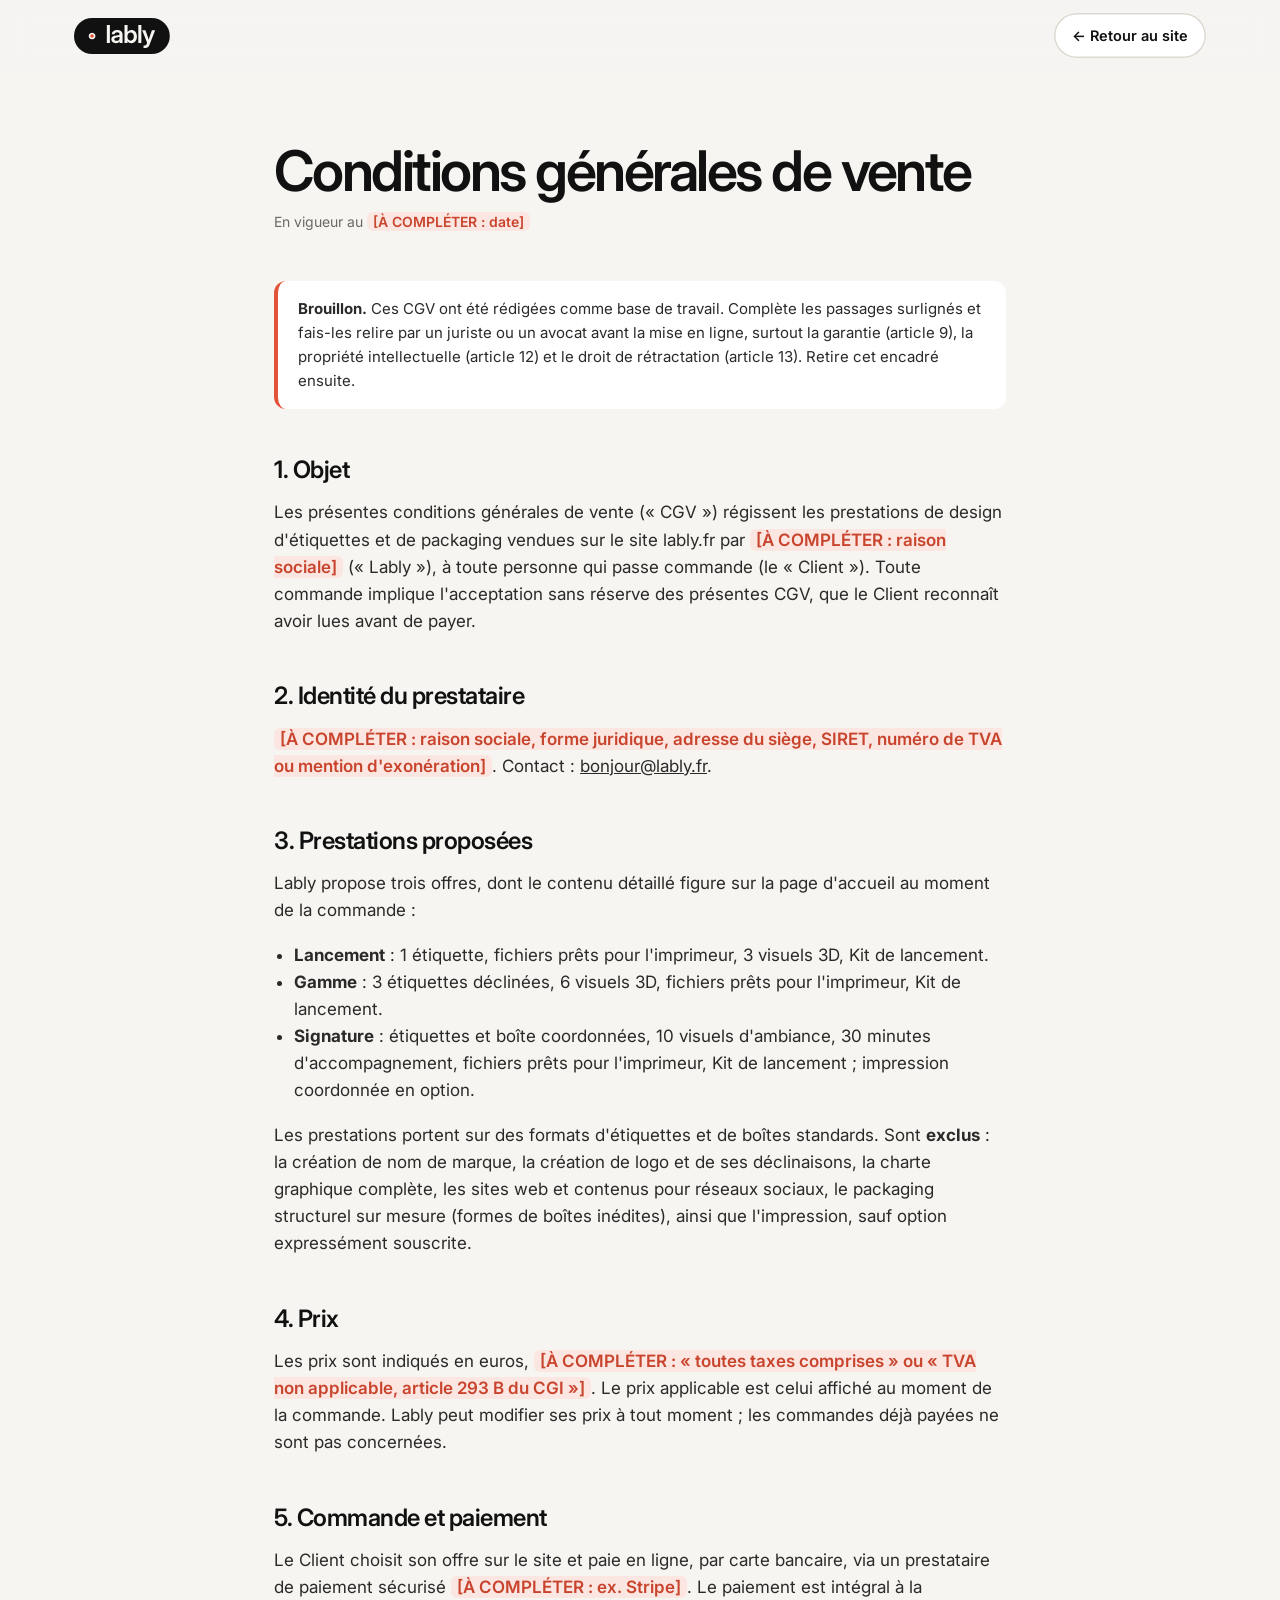
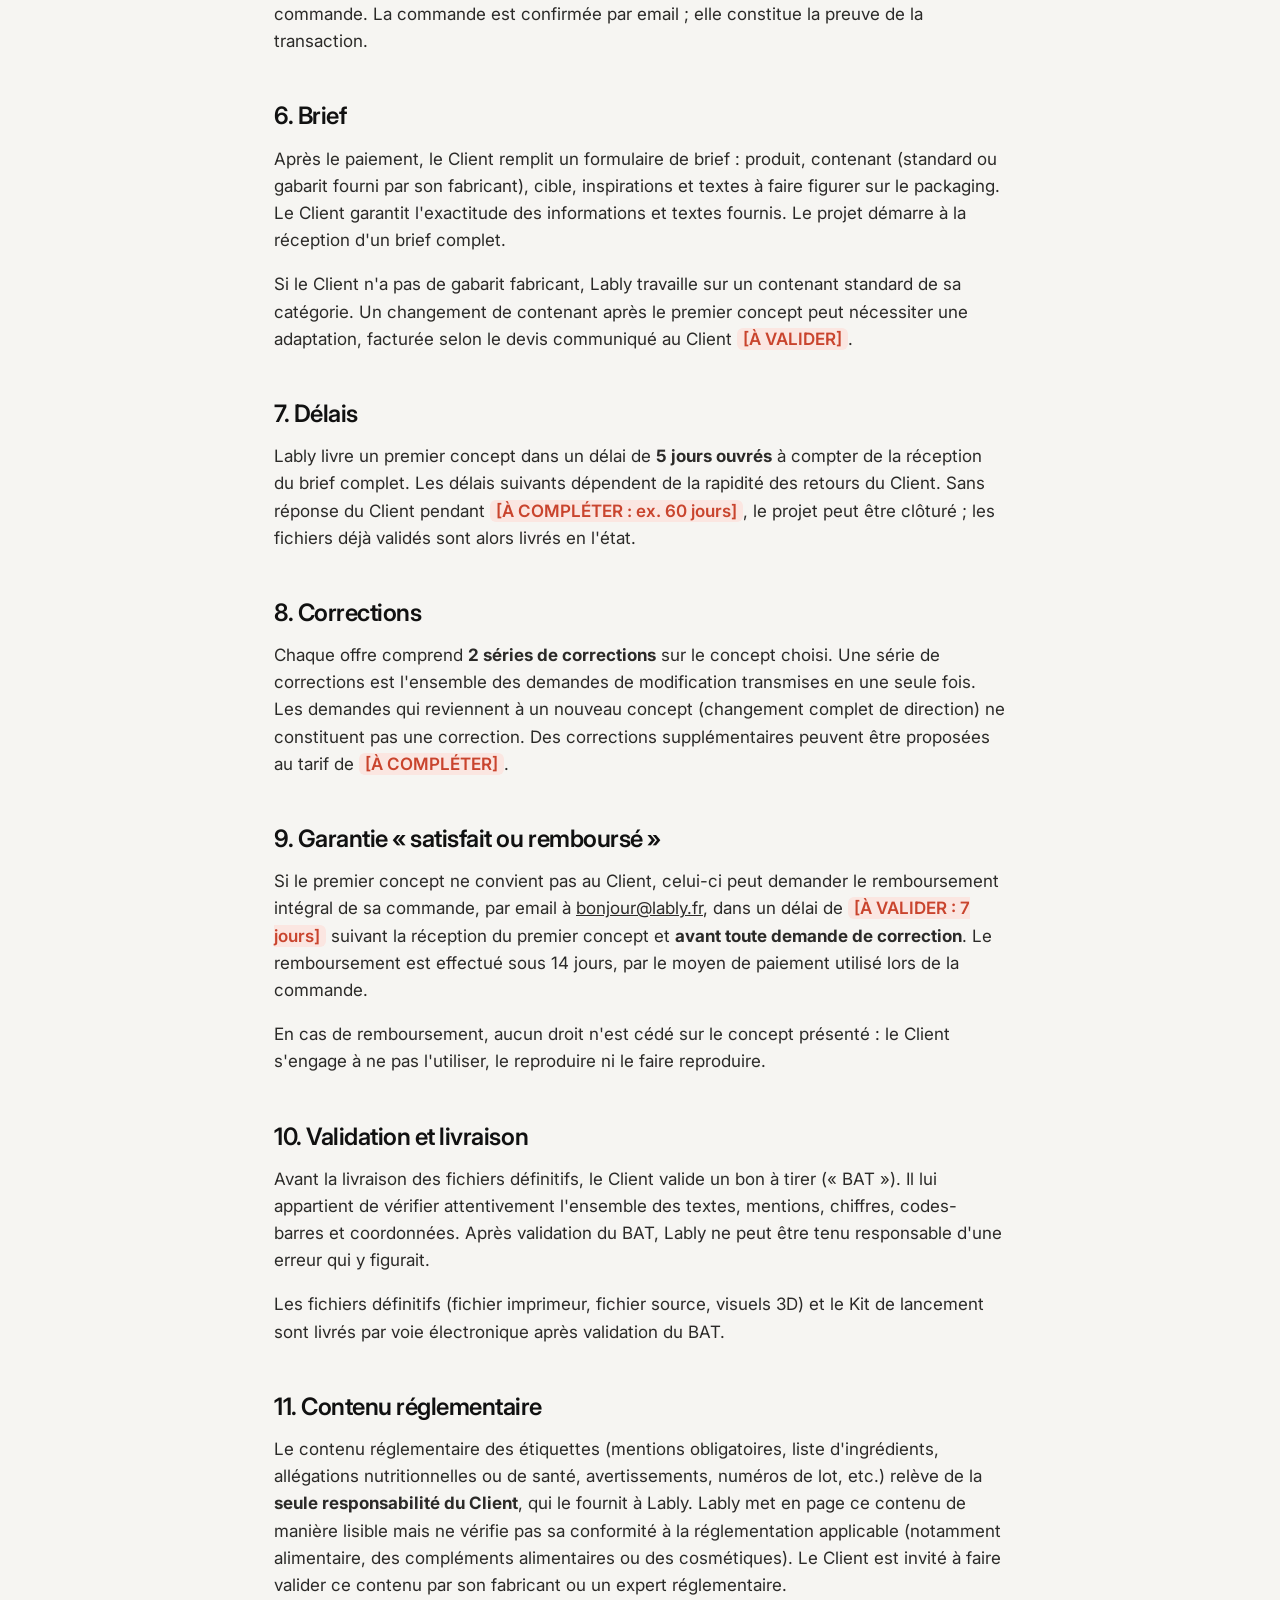
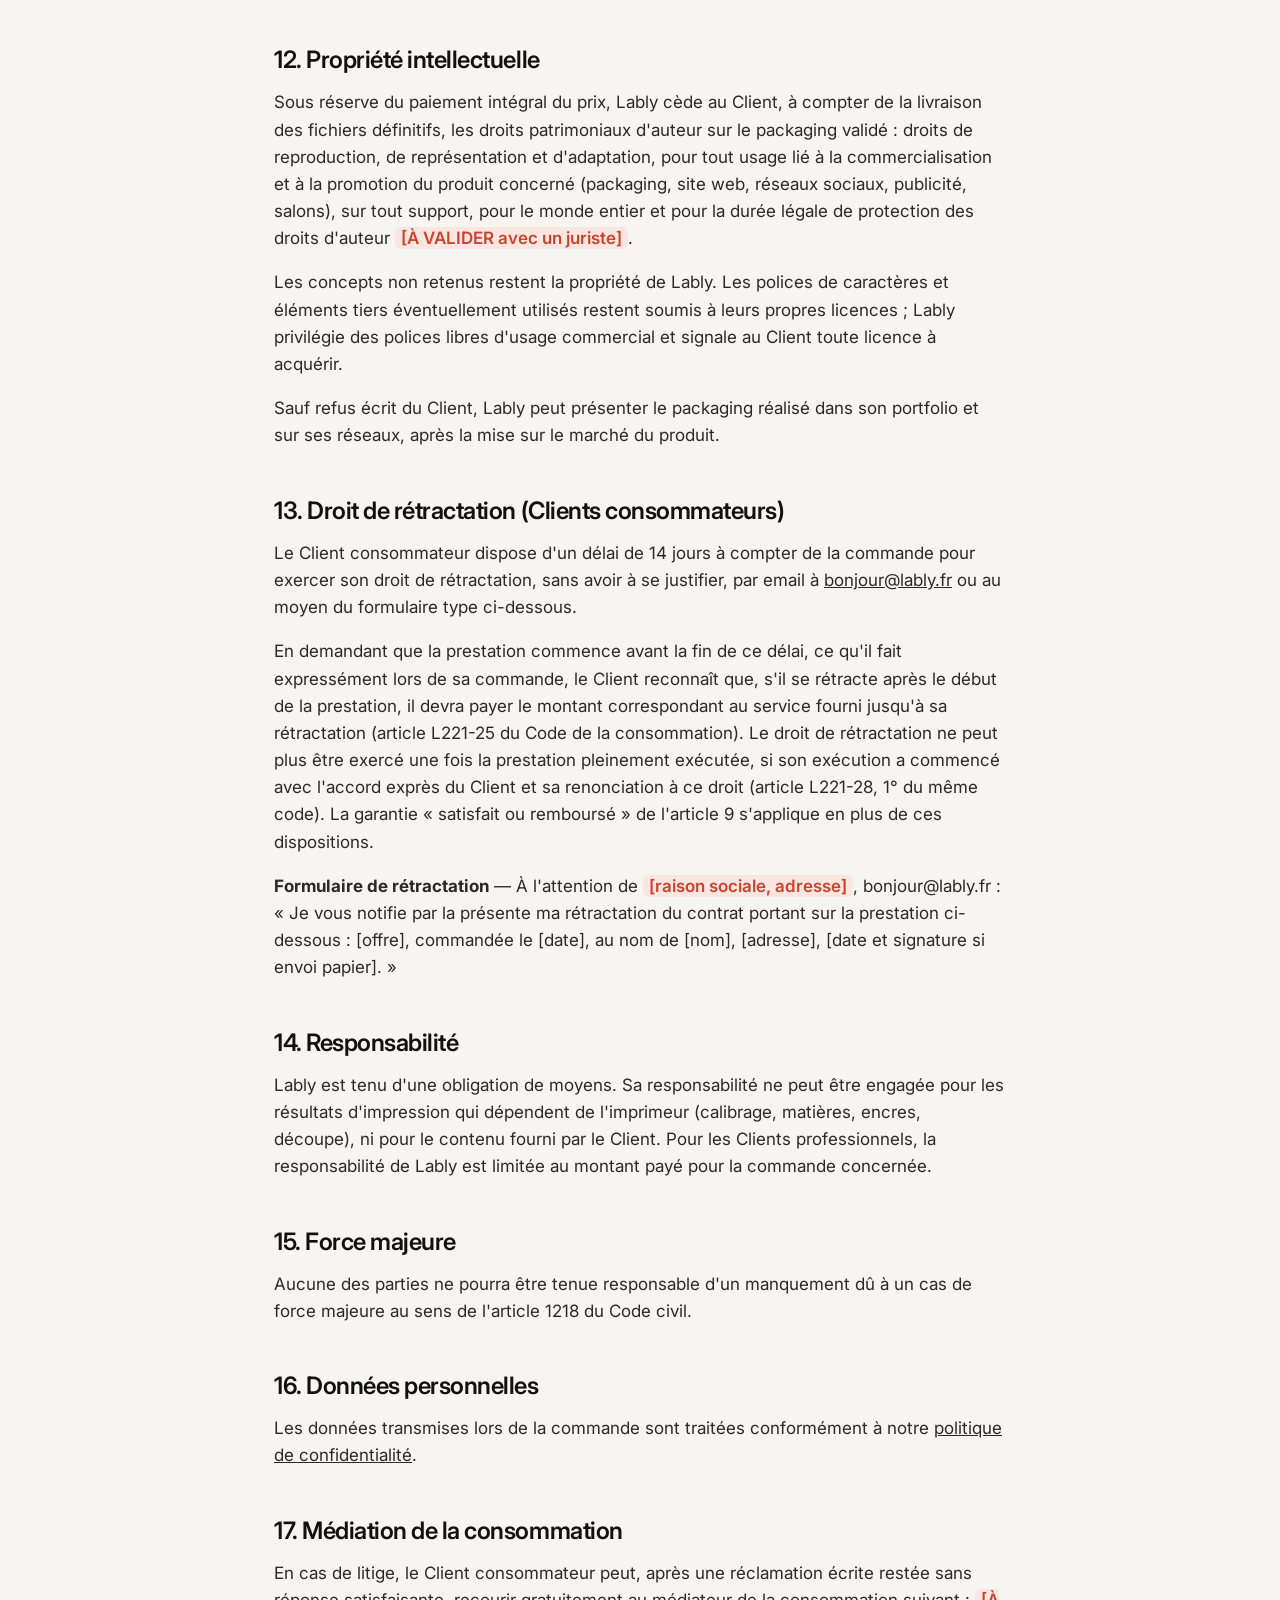
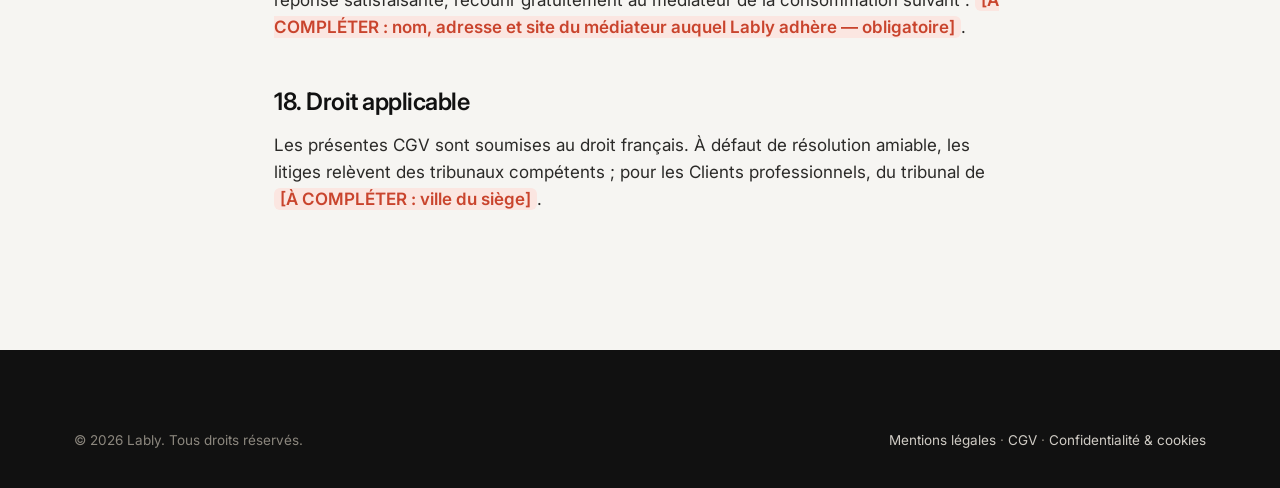
==== cgv.html @ 46d82c37 "Page d'accueil complète + pages légales (brouillon) Co-Authored-By: Claude Opus 5.5 <noreply@anthrop" ====
<!doctype html>
<html lang="fr">
<head>
  <meta charset="utf-8">
  <meta name="viewport" content="width=device-width, initial-scale=1">
  <title>Conditions générales de vente — Lably</title>
  <meta name="description" content="Conditions générales de vente des prestations de design packaging Lably.">
  <link rel="icon" type="image/svg+xml" href="brand/lably-icone.svg">
  <link rel="preconnect" href="https://fonts.googleapis.com">
  <link rel="preconnect" href="https://fonts.gstatic.com" crossorigin>
  <link href="https://fonts.googleapis.com/css2?family=Inter:opsz,wght@14..32,400..700&display=swap" rel="stylesheet">
  <link rel="stylesheet" href="assets/css/site.css">
</head>
<body>

<header class="entete">
  <div class="wrap">
    <a class="logo" href="index.html" aria-label="Lably, accueil"><img src="brand/lably-logo.svg" alt="Lably" width="372" height="140"></a>
    <a class="btn btn-contour btn-s" href="index.html">← Retour au site</a>
  </div>
</header>

<main class="legal">
  <div class="wrap">
    <h1>Conditions générales de vente</h1>
    <p class="maj">En vigueur au <span class="a-completer">[À COMPLÉTER : date]</span></p>

    <!-- À RETIRER avant la mise en ligne -->
    <div class="avertissement"><strong>Brouillon.</strong> Ces CGV ont été rédigées comme base de travail. Complète les passages surlignés et fais-les relire par un juriste ou un avocat avant la mise en ligne, surtout la garantie (article 9), la propriété intellectuelle (article 12) et le droit de rétractation (article 13). Retire cet encadré ensuite.</div>

    <h2>1. Objet</h2>
    <p>Les présentes conditions générales de vente (« CGV ») régissent les prestations de design d'étiquettes et de packaging vendues sur le site lably.fr par <span class="a-completer">[À COMPLÉTER : raison sociale]</span> (« Lably »), à toute personne qui passe commande (le « Client »). Toute commande implique l'acceptation sans réserve des présentes CGV, que le Client reconnaît avoir lues avant de payer.</p>

    <h2>2. Identité du prestataire</h2>
    <p><span class="a-completer">[À COMPLÉTER : raison sociale, forme juridique, adresse du siège, SIRET, numéro de TVA ou mention d'exonération]</span>. Contact : <a href="mailto:bonjour@lably.fr">bonjour@lably.fr</a>.</p>

    <h2>3. Prestations proposées</h2>
    <p>Lably propose trois offres, dont le contenu détaillé figure sur la page d'accueil au moment de la commande :</p>
    <ul>
      <li><strong>Lancement</strong> : 1 étiquette, fichiers prêts pour l'imprimeur, 3 visuels 3D, Kit de lancement.</li>
      <li><strong>Gamme</strong> : 3 étiquettes déclinées, 6 visuels 3D, fichiers prêts pour l'imprimeur, Kit de lancement.</li>
      <li><strong>Signature</strong> : étiquettes et boîte coordonnées, 10 visuels d'ambiance, 30 minutes d'accompagnement, fichiers prêts pour l'imprimeur, Kit de lancement ; impression coordonnée en option.</li>
    </ul>
    <p>Les prestations portent sur des formats d'étiquettes et de boîtes standards. Sont <strong>exclus</strong> : la création de nom de marque, la création de logo et de ses déclinaisons, la charte graphique complète, les sites web et contenus pour réseaux sociaux, le packaging structurel sur mesure (formes de boîtes inédites), ainsi que l'impression, sauf option expressément souscrite.</p>

    <h2>4. Prix</h2>
    <p>Les prix sont indiqués en euros, <span class="a-completer">[À COMPLÉTER : « toutes taxes comprises » ou « TVA non applicable, article 293 B du CGI »]</span>. Le prix applicable est celui affiché au moment de la commande. Lably peut modifier ses prix à tout moment ; les commandes déjà payées ne sont pas concernées.</p>

    <h2>5. Commande et paiement</h2>
    <p>Le Client choisit son offre sur le site et paie en ligne, par carte bancaire, via un prestataire de paiement sécurisé <span class="a-completer">[À COMPLÉTER : ex. Stripe]</span>. Le paiement est intégral à la commande. La commande est confirmée par email ; elle constitue la preuve de la transaction.</p>

    <h2>6. Brief</h2>
    <p>Après le paiement, le Client remplit un formulaire de brief : produit, contenant (standard ou gabarit fourni par son fabricant), cible, inspirations et textes à faire figurer sur le packaging. Le Client garantit l'exactitude des informations et textes fournis. Le projet démarre à la réception d'un brief complet.</p>
    <p>Si le Client n'a pas de gabarit fabricant, Lably travaille sur un contenant standard de sa catégorie. Un changement de contenant après le premier concept peut nécessiter une adaptation, facturée selon le devis communiqué au Client <span class="a-completer">[À VALIDER]</span>.</p>

    <h2>7. Délais</h2>
    <p>Lably livre un premier concept dans un délai de <strong>5 jours ouvrés</strong> à compter de la réception du brief complet. Les délais suivants dépendent de la rapidité des retours du Client. Sans réponse du Client pendant <span class="a-completer">[À COMPLÉTER : ex. 60 jours]</span>, le projet peut être clôturé ; les fichiers déjà validés sont alors livrés en l'état.</p>

    <h2>8. Corrections</h2>
    <p>Chaque offre comprend <strong>2 séries de corrections</strong> sur le concept choisi. Une série de corrections est l'ensemble des demandes de modification transmises en une seule fois. Les demandes qui reviennent à un nouveau concept (changement complet de direction) ne constituent pas une correction. Des corrections supplémentaires peuvent être proposées au tarif de <span class="a-completer">[À COMPLÉTER]</span>.</p>

    <h2>9. Garantie « satisfait ou remboursé »</h2>
    <p>Si le premier concept ne convient pas au Client, celui-ci peut demander le remboursement intégral de sa commande, par email à <a href="mailto:bonjour@lably.fr">bonjour@lably.fr</a>, dans un délai de <span class="a-completer">[À VALIDER : 7 jours]</span> suivant la réception du premier concept et <strong>avant toute demande de correction</strong>. Le remboursement est effectué sous 14 jours, par le moyen de paiement utilisé lors de la commande.</p>
    <p>En cas de remboursement, aucun droit n'est cédé sur le concept présenté : le Client s'engage à ne pas l'utiliser, le reproduire ni le faire reproduire.</p>

    <h2>10. Validation et livraison</h2>
    <p>Avant la livraison des fichiers définitifs, le Client valide un bon à tirer (« BAT »). Il lui appartient de vérifier attentivement l'ensemble des textes, mentions, chiffres, codes-barres et coordonnées. Après validation du BAT, Lably ne peut être tenu responsable d'une erreur qui y figurait.</p>
    <p>Les fichiers définitifs (fichier imprimeur, fichier source, visuels 3D) et le Kit de lancement sont livrés par voie électronique après validation du BAT.</p>

    <h2>11. Contenu réglementaire</h2>
    <p>Le contenu réglementaire des étiquettes (mentions obligatoires, liste d'ingrédients, allégations nutritionnelles ou de santé, avertissements, numéros de lot, etc.) relève de la <strong>seule responsabilité du Client</strong>, qui le fournit à Lably. Lably met en page ce contenu de manière lisible mais ne vérifie pas sa conformité à la réglementation applicable (notamment alimentaire, des compléments alimentaires ou des cosmétiques). Le Client est invité à faire valider ce contenu par son fabricant ou un expert réglementaire.</p>

    <h2>12. Propriété intellectuelle</h2>
    <p>Sous réserve du paiement intégral du prix, Lably cède au Client, à compter de la livraison des fichiers définitifs, les droits patrimoniaux d'auteur sur le packaging validé : droits de reproduction, de représentation et d'adaptation, pour tout usage lié à la commercialisation et à la promotion du produit concerné (packaging, site web, réseaux sociaux, publicité, salons), sur tout support, pour le monde entier et pour la durée légale de protection des droits d'auteur <span class="a-completer">[À VALIDER avec un juriste]</span>.</p>
    <p>Les concepts non retenus restent la propriété de Lably. Les polices de caractères et éléments tiers éventuellement utilisés restent soumis à leurs propres licences ; Lably privilégie des polices libres d'usage commercial et signale au Client toute licence à acquérir.</p>
    <p>Sauf refus écrit du Client, Lably peut présenter le packaging réalisé dans son portfolio et sur ses réseaux, après la mise sur le marché du produit.</p>

    <h2>13. Droit de rétractation (Clients consommateurs)</h2>
    <p>Le Client consommateur dispose d'un délai de 14 jours à compter de la commande pour exercer son droit de rétractation, sans avoir à se justifier, par email à <a href="mailto:bonjour@lably.fr">bonjour@lably.fr</a> ou au moyen du formulaire type ci-dessous.</p>
    <p>En demandant que la prestation commence avant la fin de ce délai, ce qu'il fait expressément lors de sa commande, le Client reconnaît que, s'il se rétracte après le début de la prestation, il devra payer le montant correspondant au service fourni jusqu'à sa rétractation (article L221-25 du Code de la consommation). Le droit de rétractation ne peut plus être exercé une fois la prestation pleinement exécutée, si son exécution a commencé avec l'accord exprès du Client et sa renonciation à ce droit (article L221-28, 1° du même code). La garantie « satisfait ou remboursé » de l'article 9 s'applique en plus de ces dispositions.</p>
    <p><strong>Formulaire de rétractation</strong> — À l'attention de <span class="a-completer">[raison sociale, adresse]</span>, bonjour@lably.fr : « Je vous notifie par la présente ma rétractation du contrat portant sur la prestation ci-dessous : [offre], commandée le [date], au nom de [nom], [adresse], [date et signature si envoi papier]. »</p>

    <h2>14. Responsabilité</h2>
    <p>Lably est tenu d'une obligation de moyens. Sa responsabilité ne peut être engagée pour les résultats d'impression qui dépendent de l'imprimeur (calibrage, matières, encres, découpe), ni pour le contenu fourni par le Client. Pour les Clients professionnels, la responsabilité de Lably est limitée au montant payé pour la commande concernée.</p>

    <h2>15. Force majeure</h2>
    <p>Aucune des parties ne pourra être tenue responsable d'un manquement dû à un cas de force majeure au sens de l'article 1218 du Code civil.</p>

    <h2>16. Données personnelles</h2>
    <p>Les données transmises lors de la commande sont traitées conformément à notre <a href="confidentialite.html">politique de confidentialité</a>.</p>

    <h2>17. Médiation de la consommation</h2>
    <p>En cas de litige, le Client consommateur peut, après une réclamation écrite restée sans réponse satisfaisante, recourir gratuitement au médiateur de la consommation suivant : <span class="a-completer">[À COMPLÉTER : nom, adresse et site du médiateur auquel Lably adhère — obligatoire]</span>.</p>

    <h2>18. Droit applicable</h2>
    <p>Les présentes CGV sont soumises au droit français. À défaut de résolution amiable, les litiges relèvent des tribunaux compétents ; pour les Clients professionnels, du tribunal de <span class="a-completer">[À COMPLÉTER : ville du siège]</span>.</p>
  </div>
</main>

<footer class="pied">
  <div class="wrap">
    <div class="pied-bas" style="padding-top: 0">
      <span>© 2026 Lably. Tous droits réservés.</span>
      <span><a href="mentions-legales.html">Mentions légales</a> · <a href="cgv.html">CGV</a> · <a href="confidentialite.html">Confidentialité &amp; cookies</a></span>
    </div>
  </div>
</footer>
<script src="assets/js/site.js"></script>
</body>
</html>
---- assets/css/site.css ----
/* =========================================================
   Lably — style commun du site
   DA : « l'étiquette perforée », moderne premium.
   ========================================================= */

:root {
  --encre: #111111;
  --encre-2: #2B2A28;
  --gris: #6B6862;
  --gris-clair: #9A968E;
  --fond: #F6F5F2;
  --pierre: #E9E6E0;
  --pierre-2: #DDD9D1;
  --blanc: #FFFFFF;
  --corail: #E2533A;
  --corail-fonce: #C9442D;
  --corail-pale: #FBE6E1;

  --rayon-s: 12px;
  --rayon: 22px;
  --rayon-l: 32px;
  --ombre: 0 1px 0 rgba(17,17,17,.04), 0 24px 48px -28px rgba(17,17,17,.30);
  --ombre-douce: 0 1px 0 rgba(17,17,17,.04), 0 12px 32px -20px rgba(17,17,17,.22);

  --largeur: 1180px;
  --gouttiere: 24px;
  --entete: 72px;
}

*, *::before, *::after { box-sizing: border-box; }
html { -webkit-text-size-adjust: 100%; scroll-behavior: smooth; scroll-padding-top: calc(var(--entete) + 16px); }
body {
  margin: 0;
  background: var(--fond);
  color: var(--encre);
  font-family: "Inter", system-ui, -apple-system, "Segoe UI", sans-serif;
  font-optical-sizing: auto;
  font-size: 17px;
  line-height: 1.6;
  -webkit-font-smoothing: antialiased;
  text-rendering: optimizeLegibility;
}
img, svg { display: block; max-width: 100%; }
a { color: inherit; }
button { font: inherit; }

.wrap { width: 100%; max-width: var(--largeur); margin: 0 auto; padding: 0 var(--gouttiere); }
.sr { position: absolute; width: 1px; height: 1px; overflow: hidden; clip: rect(0 0 0 0); white-space: nowrap; }

/* ---------- Typo ---------- */
.titre, h1, h2, h3 {
  font-weight: 600;
  font-variation-settings: "opsz" 32;
  letter-spacing: -0.035em;
  line-height: 1.05;
  margin: 0;
  text-wrap: balance;
}
h1 { font-size: clamp(44px, 7vw, 88px); letter-spacing: -0.045em; line-height: 0.98; }
h2 { font-size: clamp(34px, 4.6vw, 58px); }
h3 { font-size: 22px; letter-spacing: -0.02em; line-height: 1.2; }
.accent { color: var(--corail); }
.sur-titre {
  display: inline-flex; align-items: center; gap: 10px;
  font-size: 13px; font-weight: 600; letter-spacing: .12em; text-transform: uppercase;
  color: var(--gris);
  margin-bottom: 18px;
}
.sur-titre::before {
  content: ""; width: 8px; height: 8px; border-radius: 50%;
  background: var(--corail);
}
.chapo { font-size: clamp(17px, 1.6vw, 20px); color: var(--encre-2); max-width: 38em; margin: 20px 0 0; }
.centre { text-align: center; }
.centre .chapo { margin-left: auto; margin-right: auto; }
.petit { font-size: 14px; color: var(--gris); }

/* ---------- Boutons ---------- */
.btn {
  display: inline-flex; align-items: center; justify-content: center; gap: 12px;
  font-size: 16px; font-weight: 600; text-decoration: none; white-space: nowrap;
  border: 0; cursor: pointer;
  padding: 16px 26px; border-radius: 999px;
  transition: background .18s ease, color .18s ease, transform .18s ease, box-shadow .18s ease;
}
.btn:active { transform: scale(.98); }
.btn-achat { background: var(--corail); color: #fff; box-shadow: 0 10px 24px -12px rgba(226,83,58,.7); }
.btn-achat:hover { background: var(--corail-fonce); }
.btn-encre { background: var(--encre); color: var(--fond); }
.btn-encre:hover { background: #2a2a2a; }
.btn-contour { background: var(--blanc); color: var(--encre); box-shadow: inset 0 0 0 1.5px var(--pierre-2); }
.btn-contour:hover { box-shadow: inset 0 0 0 1.5px var(--encre); }
.btn .fleche {
  display: grid; place-items: center;
  width: 28px; height: 28px; margin-right: -12px; border-radius: 50%;
  background: rgba(255,255,255,.18);
  transition: transform .18s ease;
}
.btn:hover .fleche { transform: translateX(3px); }
.btn-encre .fleche { background: rgba(255,255,255,.14); }
.btn-s { padding: 11px 18px; font-size: 14.5px; }

/* ---------- En-tête ---------- */
.entete {
  position: sticky; top: 0; z-index: 50;
  height: var(--entete);
  background: rgba(246,245,242,.82);
  backdrop-filter: saturate(160%) blur(14px);
  -webkit-backdrop-filter: saturate(160%) blur(14px);
  border-bottom: 1px solid transparent;
  transition: border-color .2s ease;
}
.entete.defile { border-bottom-color: var(--pierre); }
.entete .wrap { height: 100%; display: flex; align-items: center; justify-content: space-between; gap: 24px; }
.entete .logo img { height: 36px; width: auto; }
.nav { display: flex; align-items: center; gap: 30px; }
.nav a { font-size: 15px; font-weight: 500; text-decoration: none; color: var(--encre-2); }
.nav a:hover { color: var(--encre); }
.entete-actions { display: flex; align-items: center; gap: 10px; }
.menu-btn { display: none; background: none; border: 0; padding: 8px; cursor: pointer; }
.menu-btn span { display: block; width: 22px; height: 2px; margin: 5px 0; background: var(--encre); border-radius: 2px; transition: transform .2s ease, opacity .2s ease; }

/* ---------- Sections ---------- */
section { position: relative; }
.section { padding: 120px 0; }
.section-pierre { background: var(--pierre); }
.section-encre { background: var(--encre); color: var(--fond); }
.section-encre .chapo { color: #CFCBC4; }
.section-encre .sur-titre { color: #A9A49B; }
.entete-section { margin-bottom: 64px; }

/* Cartes */
.carte {
  background: var(--blanc);
  border-radius: var(--rayon);
  padding: 32px;
  box-shadow: var(--ombre-douce);
}

/* Trou d'étiquette (motif signature) */
.trou {
  width: 26px; height: 26px; border-radius: 50%;
  background: var(--fond);
  box-shadow: inset 0 2px 4px rgba(17,17,17,.14);
  display: grid; place-items: center; flex: none;
}
.trou::after { content: ""; width: 9px; height: 9px; border-radius: 50%; background: var(--corail); }

/* Coches */
.coches { list-style: none; margin: 0; padding: 0; display: grid; gap: 12px; }
.coches li { display: flex; gap: 12px; align-items: flex-start; }
.coches li::before {
  content: ""; flex: none; margin-top: 4px;
  width: 18px; height: 18px; border-radius: 50%;
  background: var(--encre) url("data:image/svg+xml,%3Csvg xmlns='http://www.w3.org/2000/svg' viewBox='0 0 18 18'%3E%3Cpath d='M5 9.4l2.6 2.6L13 6.6' fill='none' stroke='%23F6F5F2' stroke-width='2' stroke-linecap='round' stroke-linejoin='round'/%3E%3C/svg%3E") center/18px no-repeat;
}
.coches.corail li::before { background-color: var(--corail); }

/* ---------- Pied de page ---------- */
.pied { background: var(--encre); color: #CFCBC4; padding: 80px 0 36px; font-size: 15px; }
.pied a { color: #CFCBC4; text-decoration: none; }
.pied a:hover { color: #fff; }
.pied-haut { display: grid; grid-template-columns: 1.4fr repeat(3, 1fr); gap: 40px; padding-bottom: 56px; border-bottom: 1px solid #2A2927; }
.pied-haut img { height: 36px; width: auto; margin-bottom: 18px; }
.pied-haut p { margin: 0; max-width: 22em; }
.pied h4 { font-size: 13px; font-weight: 600; letter-spacing: .1em; text-transform: uppercase; color: #8C877E; margin: 0 0 16px; }
.pied ul { list-style: none; margin: 0; padding: 0; display: grid; gap: 10px; }
.pied-bas { display: flex; justify-content: space-between; gap: 16px; flex-wrap: wrap; padding-top: 28px; font-size: 13.5px; color: #8C877E; }

/* ---------- Pages légales ---------- */
.legal { padding: 72px 0 120px; }
.legal .wrap { max-width: 780px; }
.legal h1 { font-size: clamp(36px, 5vw, 56px); margin-bottom: 12px; }
.legal .maj { color: var(--gris); font-size: 14px; margin: 0 0 48px; }
.legal h2 { font-size: 24px; letter-spacing: -0.02em; margin: 48px 0 14px; }
.legal h3 { font-size: 18px; margin: 28px 0 10px; }
.legal p, .legal li { color: var(--encre-2); }
.legal ul { padding-left: 20px; }
.a-completer {
  background: var(--corail-pale); color: var(--corail-fonce);
  font-weight: 600; padding: 1px 6px; border-radius: 6px;
}
.avertissement {
  background: var(--blanc); border-left: 4px solid var(--corail);
  border-radius: var(--rayon-s); padding: 16px 20px; margin: 0 0 40px;
  font-size: 15px; color: var(--encre-2);
}

/* ---------- Apparition au défilement ---------- */
.revele { opacity: 0; transform: translateY(24px); transition: opacity .7s ease, transform .7s cubic-bezier(.2,.7,.2,1); }
.revele.visible { opacity: 1; transform: none; }
.revele[data-delai="1"] { transition-delay: .08s; }
.revele[data-delai="2"] { transition-delay: .16s; }
.revele[data-delai="3"] { transition-delay: .24s; }

@media (prefers-reduced-motion: reduce) {
  html { scroll-behavior: auto; }
  .revele { opacity: 1; transform: none; transition: none; }
  *, *::before, *::after { animation: none !important; }
}

/* ---------- Responsive commun ---------- */
@media (max-width: 960px) {
  .section { padding: 88px 0; }
  .nav {
    position: fixed; inset: var(--entete) 0 auto 0;
    flex-direction: column; align-items: stretch; gap: 0;
    background: var(--fond); border-bottom: 1px solid var(--pierre);
    padding: 8px var(--gouttiere) 20px;
    transform: translateY(-8px); opacity: 0; pointer-events: none;
    transition: opacity .2s ease, transform .2s ease;
  }
  .nav a { padding: 14px 0; font-size: 17px; border-bottom: 1px solid var(--pierre); }
  .menu-ouvert .nav { transform: none; opacity: 1; pointer-events: auto; }
  .menu-btn { display: block; }
  .menu-ouvert .menu-btn span:nth-child(1) { transform: translateY(7px) rotate(45deg); }
  .menu-ouvert .menu-btn span:nth-child(2) { opacity: 0; }
  .menu-ouvert .menu-btn span:nth-child(3) { transform: translateY(-7px) rotate(-45deg); }
  .pied-haut { grid-template-columns: 1fr 1fr; }
  .pied-haut > div:first-child { grid-column: 1 / -1; }
}
@media (max-width: 560px) {
  :root { --gouttiere: 16px; --entete: 64px; }
  body { font-size: 16px; }
  .section { padding: 72px 0; }
  .entete-section { margin-bottom: 40px; }
  .entete .logo img { height: 32px; }
  .entete-actions .btn-s { padding: 10px 14px; }
  .carte { padding: 24px; }
  .pied-haut { grid-template-columns: 1fr; }
}
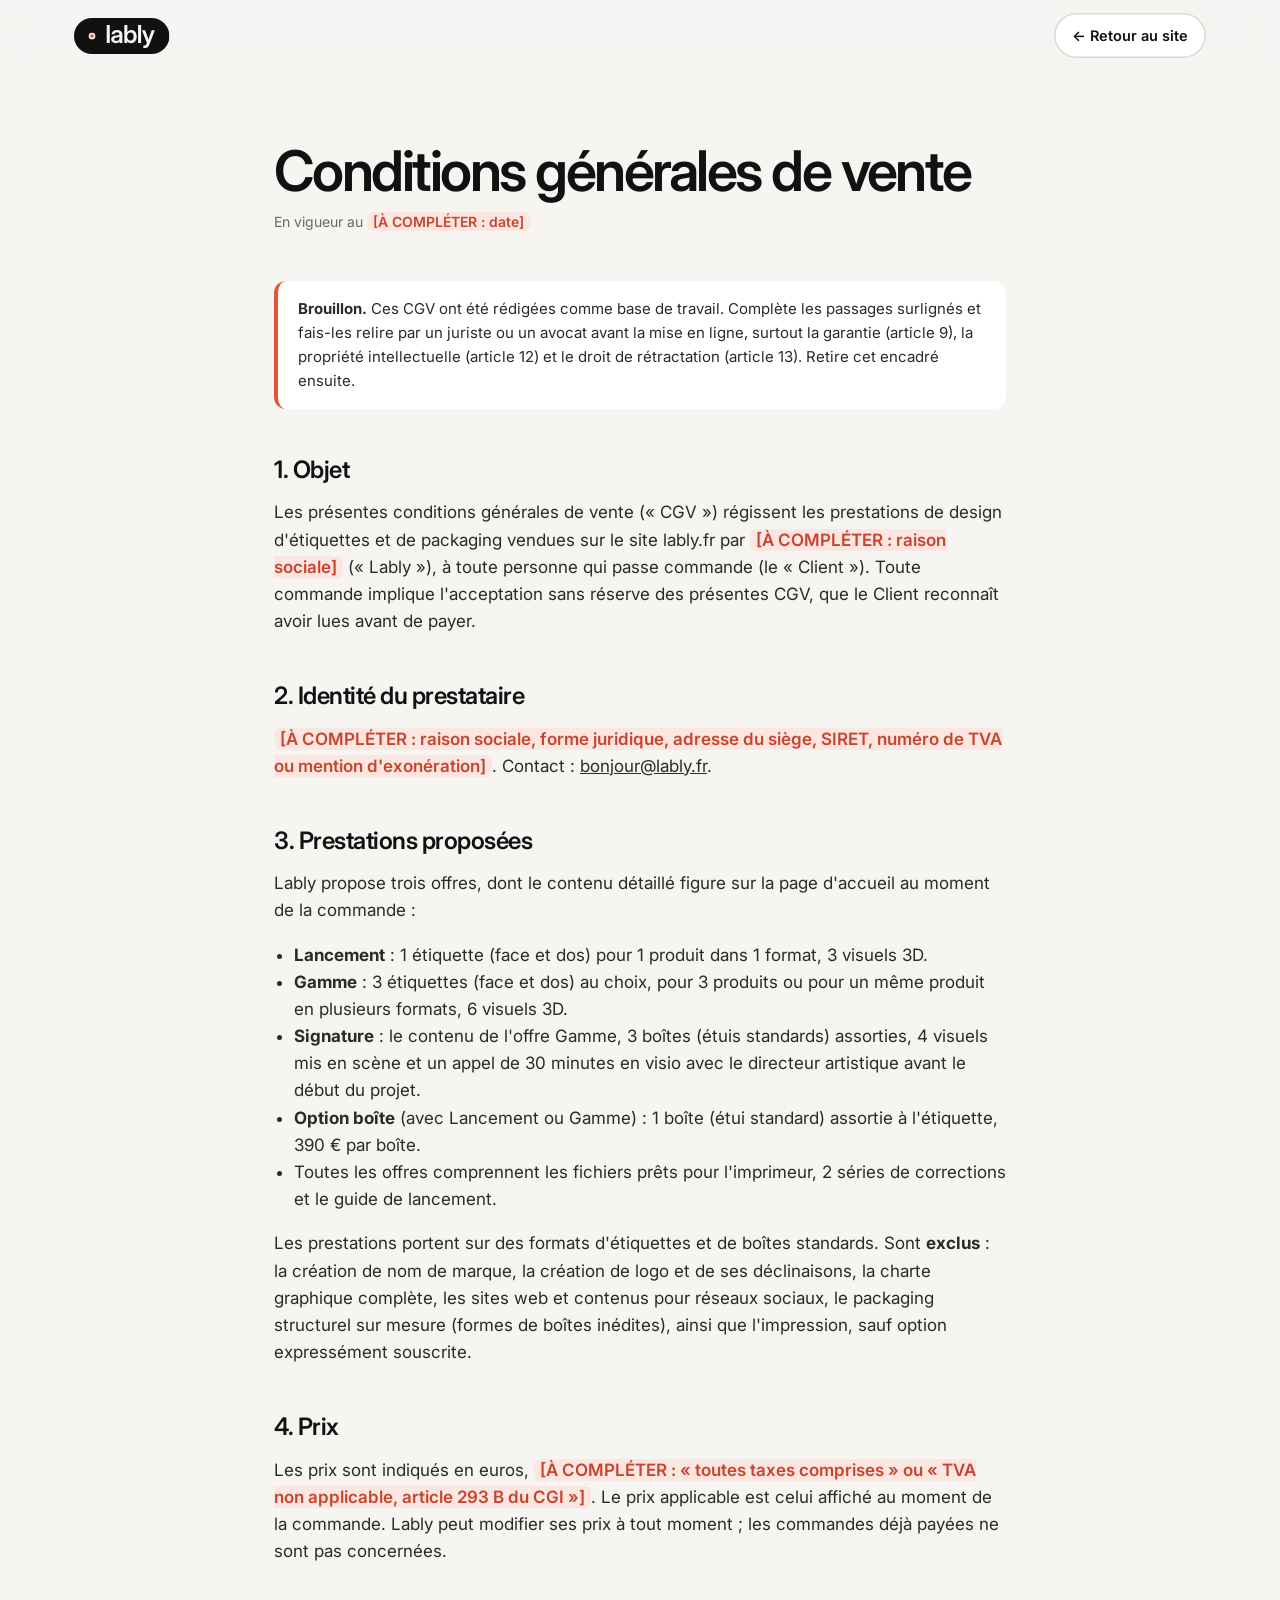
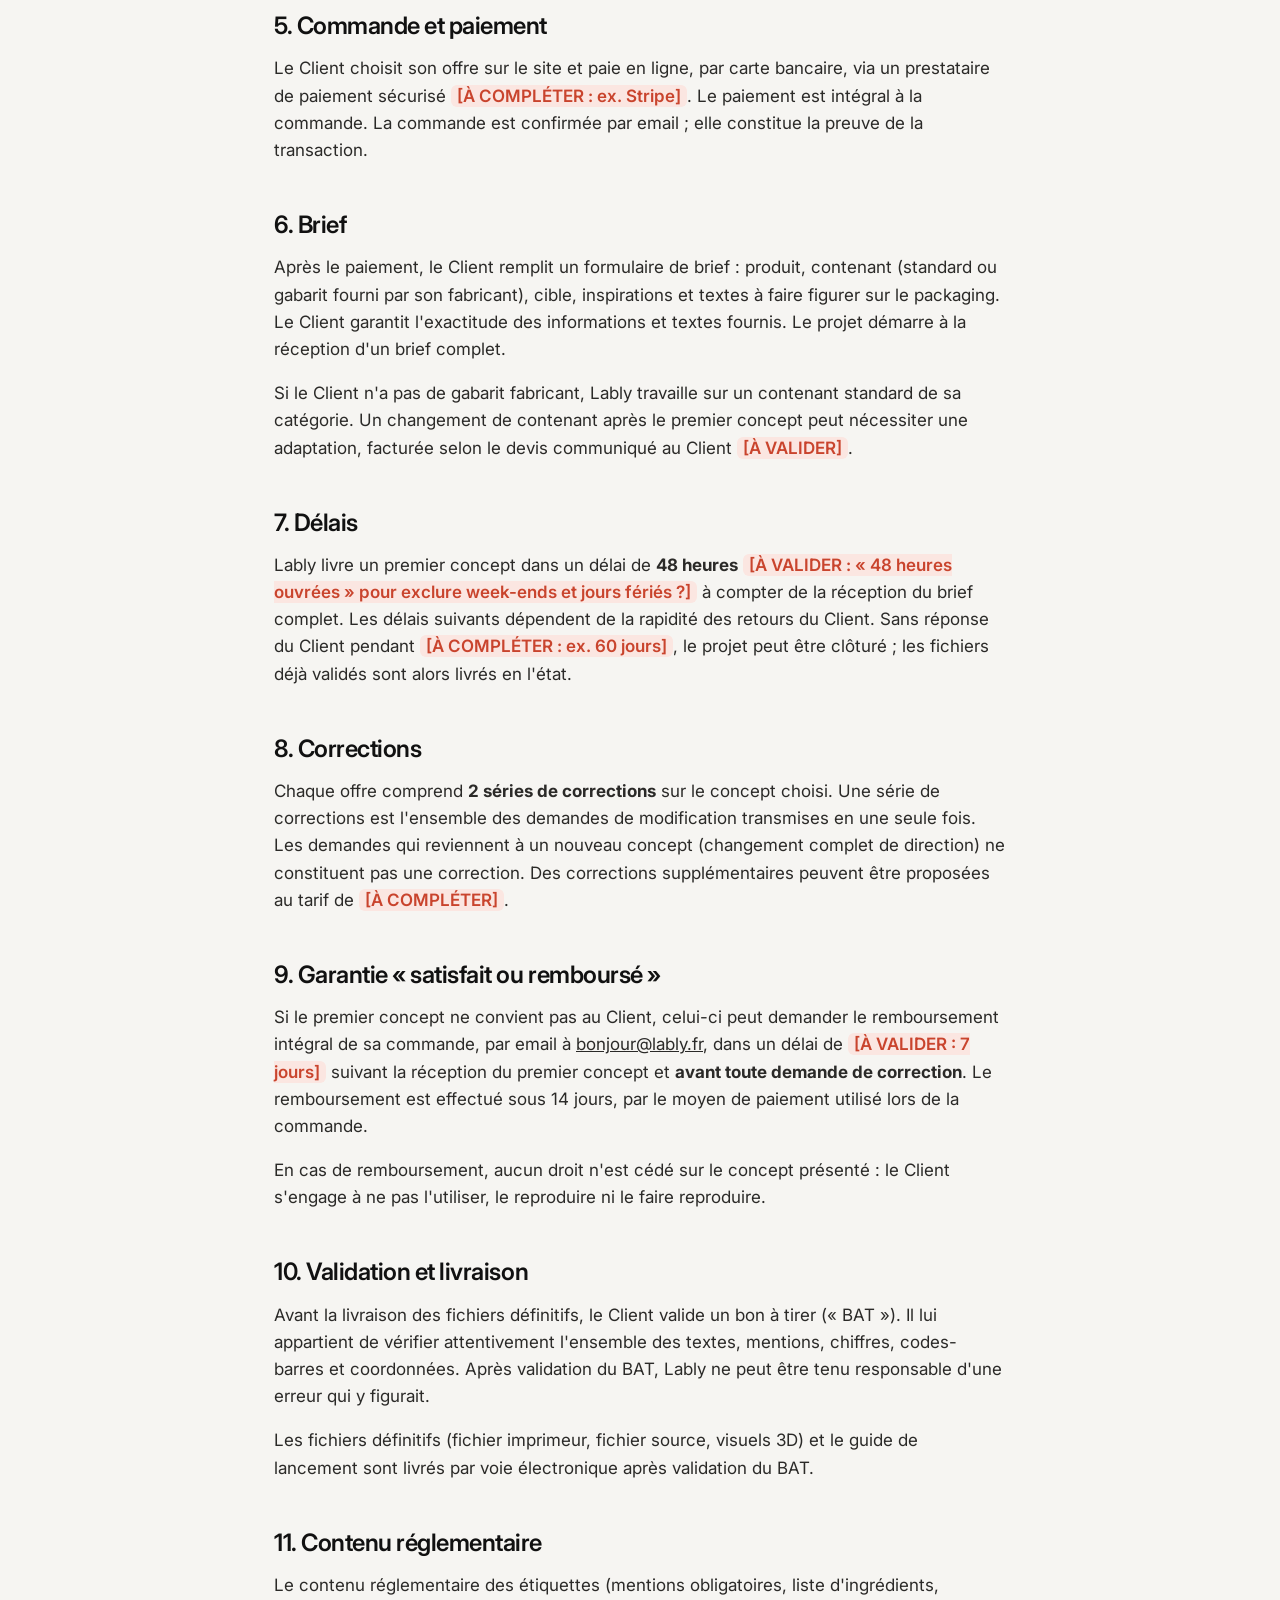
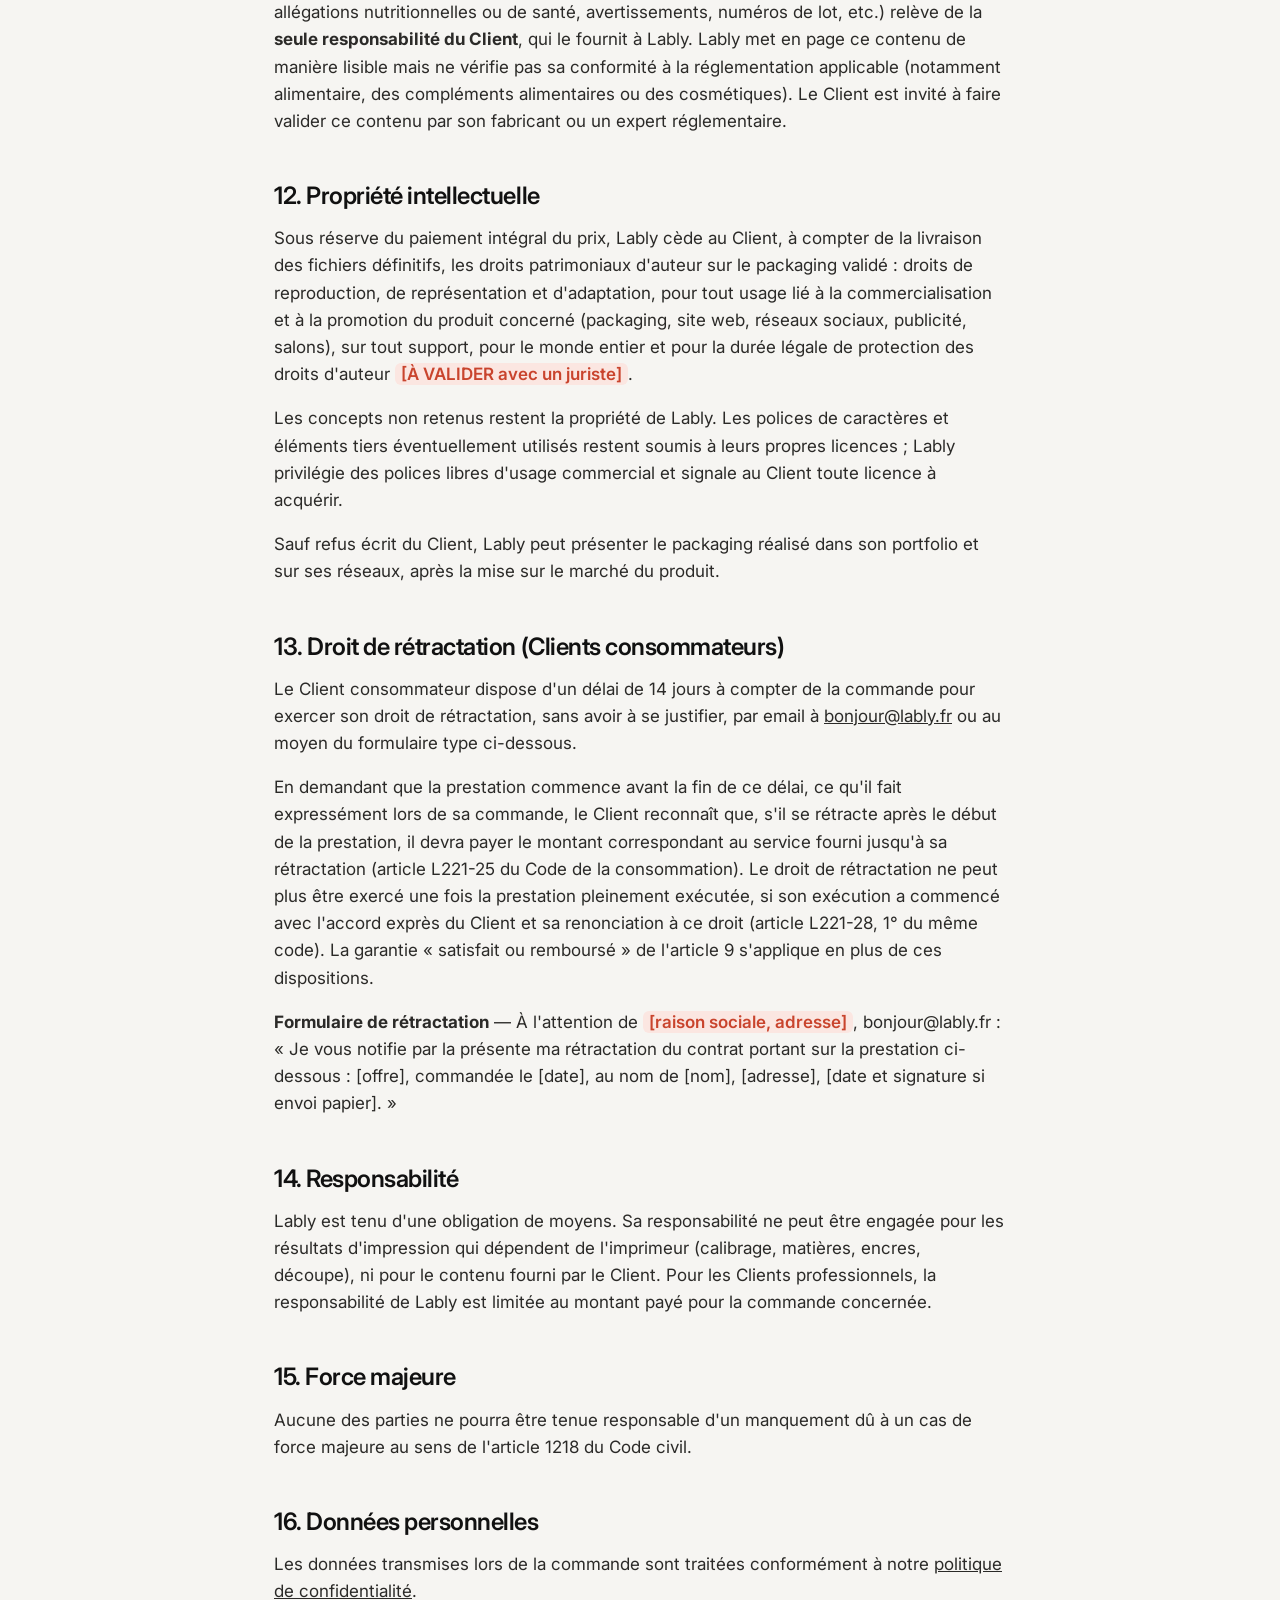
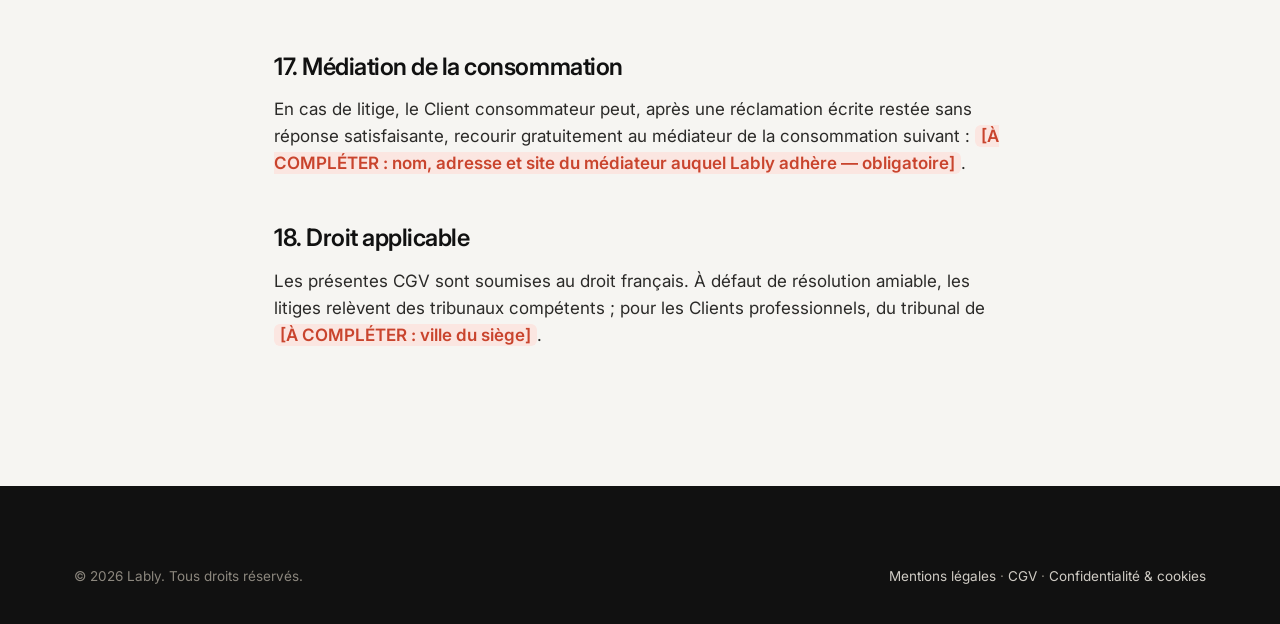
==== commit 8947469c: "Accueil : refonte des sections, offres clarifiées, nouveaux visuels - Photo du hero refaite (Nuitée," ====
--- a/cgv.html
+++ b/cgv.html
@@ -9,13 +9,13 @@
   <link rel="preconnect" href="https://fonts.googleapis.com">
   <link rel="preconnect" href="https://fonts.gstatic.com" crossorigin>
   <link href="https://fonts.googleapis.com/css2?family=Inter:opsz,wght@14..32,400..700&display=swap" rel="stylesheet">
-  <link rel="stylesheet" href="assets/css/site.css">
+  <link rel="stylesheet" href="assets/css/site.css?v=202611271830">
 </head>
 <body>
 
 <header class="entete">
   <div class="wrap">
-    <a class="logo" href="index.html" aria-label="Lably, accueil"><img src="brand/lably-logo.svg" alt="Lably" width="372" height="140"></a>
+    <a class="logo" href="index.html" aria-label="Lably, accueil"><svg class="logo-svg" viewBox="0 0 372 140" width="372" height="140" role="img" aria-label="Lably"><defs><mask id="logo-trou" maskUnits="userSpaceOnUse" x="0" y="0" width="372" height="140"><rect width="372" height="140" fill="#fff"/><circle class="trou" cx="70" cy="70" r="13" fill="#000"/></mask><clipPath id="logo-cadre"><rect width="372" height="140" rx="70"/></clipPath></defs><g class="etiquette"><g mask="url(#logo-trou)" fill="#111111"><circle class="pilule-g" cx="70" cy="70" r="70"/><rect class="pilule-m" x="70" y="0" width="231.23" height="140"/><circle class="pilule-d" cx="301.23" cy="70" r="70"/></g><circle class="point" cx="70" cy="70" r="7" fill="#E2533A"/><g class="lettres" fill="#F6F5F2" clip-path="url(#logo-cadre)"><path class="lettre" style="--i:0" fill-rule="evenodd" d="M139.0625 27.078125H127.25V96.921875H139.0625Z"/><path class="lettre" style="--i:1" fill-rule="evenodd" d="M161.77625 97.71875C169.83875 97.71875 174.010625 94.34375 176.354375 89.9375H176.541875V96.921875H188.166875V63.171875C188.166875 52.859375 180.52625 46.4375 167.635625 46.4375C154.698125 46.4375 146.635625 52.953125 146.073125 62.796875H157.46375C157.791875 58.625 161.635625 55.625 167.40125 55.625C173.073125 55.625 176.448125 58.625 176.448125 62.84375V63.21875C176.448125 66.59375 173.3075 66.734375 164.12 67.765625C153.90125 68.84375 144.666875 71.609375 144.666875 82.859375C144.666875 92.75 151.9325 97.71875 161.77625 97.71875ZM164.6825 88.953125C159.52625 88.953125 156.198125 86.65625 156.198125 82.765625C156.198125 78.265625 160.510625 76.4375 165.573125 75.6875C170.448125 74.9375 175.041875 74.1875 176.495 73.25V78.59375C176.495 84.359375 172.416875 88.953125 164.6825 88.953125Z"/><path class="lettre" style="--i:2" fill-rule="evenodd" d="M222.45875 97.90625C235.39625 97.90625 243.880625 87.546875 243.880625 72.125C243.880625 56.890625 235.255625 46.4375 222.505625 46.4375C216.08375 46.4375 210.83375 49.015625 207.64625 54.453125H207.5525V27.078125H195.74V96.921875H207.365V89.375H207.45875C210.5525 95.09375 215.99 97.90625 222.45875 97.90625ZM219.693125 88.015625C211.95875 88.015625 206.89625 81.78125 206.89625 72.125C206.89625 62.515625 211.95875 56.234375 219.693125 56.234375C227.005625 56.234375 231.9275 61.90625 231.9275 72.125C231.9275 82.390625 227.005625 88.015625 219.693125 88.015625Z"/><path class="lettre" style="--i:3" fill-rule="evenodd" d="M261.01625 27.078125H249.20374999999999V96.921875H261.01625Z"/><path class="lettre" style="--i:4" fill-rule="evenodd" d="M269.526875 116.515625H277.26125C284.433125 116.515625 289.308125 112.8125 292.26125 105.078125L314.38625 47.421875H302.01125L292.964375 73.203125C291.69875 76.859375 290.526875 80.515625 289.401875 84.171875C288.276875 80.515625 287.058125 76.859375 285.839375 73.203125L276.745625 47.421875H264.23L283.308125 96.640625L281.48 101.421875C280.07375 105.3125 278.57375 106.90625 275.38625 106.90625H269.526875Z"/></g></g></svg></a>
     <a class="btn btn-contour btn-s" href="index.html">← Retour au site</a>
   </div>
 </header>
@@ -37,9 +37,11 @@
     <h2>3. Prestations proposées</h2>
     <p>Lably propose trois offres, dont le contenu détaillé figure sur la page d'accueil au moment de la commande :</p>
     <ul>
-      <li><strong>Lancement</strong> : 1 étiquette, fichiers prêts pour l'imprimeur, 3 visuels 3D, Kit de lancement.</li>
-      <li><strong>Gamme</strong> : 3 étiquettes déclinées, 6 visuels 3D, fichiers prêts pour l'imprimeur, Kit de lancement.</li>
-      <li><strong>Signature</strong> : étiquettes et boîte coordonnées, 10 visuels d'ambiance, 30 minutes d'accompagnement, fichiers prêts pour l'imprimeur, Kit de lancement ; impression coordonnée en option.</li>
+      <li><strong>Lancement</strong> : 1 étiquette (face et dos) pour 1 produit dans 1 format, 3 visuels 3D.</li>
+      <li><strong>Gamme</strong> : 3 étiquettes (face et dos) au choix, pour 3 produits ou pour un même produit en plusieurs formats, 6 visuels 3D.</li>
+      <li><strong>Signature</strong> : le contenu de l'offre Gamme, 3 boîtes (étuis standards) assorties, 4 visuels mis en scène et un appel de 30 minutes en visio avec le directeur artistique avant le début du projet.</li>
+      <li><strong>Option boîte</strong> (avec Lancement ou Gamme) : 1 boîte (étui standard) assortie à l'étiquette, 390 € par boîte.</li>
+      <li>Toutes les offres comprennent les fichiers prêts pour l'imprimeur, 2 séries de corrections et le guide de lancement.</li>
     </ul>
     <p>Les prestations portent sur des formats d'étiquettes et de boîtes standards. Sont <strong>exclus</strong> : la création de nom de marque, la création de logo et de ses déclinaisons, la charte graphique complète, les sites web et contenus pour réseaux sociaux, le packaging structurel sur mesure (formes de boîtes inédites), ainsi que l'impression, sauf option expressément souscrite.</p>
 
@@ -54,7 +56,7 @@
     <p>Si le Client n'a pas de gabarit fabricant, Lably travaille sur un contenant standard de sa catégorie. Un changement de contenant après le premier concept peut nécessiter une adaptation, facturée selon le devis communiqué au Client <span class="a-completer">[À VALIDER]</span>.</p>
 
     <h2>7. Délais</h2>
-    <p>Lably livre un premier concept dans un délai de <strong>5 jours ouvrés</strong> à compter de la réception du brief complet. Les délais suivants dépendent de la rapidité des retours du Client. Sans réponse du Client pendant <span class="a-completer">[À COMPLÉTER : ex. 60 jours]</span>, le projet peut être clôturé ; les fichiers déjà validés sont alors livrés en l'état.</p>
+    <p>Lably livre un premier concept dans un délai de <strong>48 heures</strong> <span class="a-completer">[À VALIDER : « 48 heures ouvrées » pour exclure week-ends et jours fériés ?]</span> à compter de la réception du brief complet. Les délais suivants dépendent de la rapidité des retours du Client. Sans réponse du Client pendant <span class="a-completer">[À COMPLÉTER : ex. 60 jours]</span>, le projet peut être clôturé ; les fichiers déjà validés sont alors livrés en l'état.</p>
 
     <h2>8. Corrections</h2>
     <p>Chaque offre comprend <strong>2 séries de corrections</strong> sur le concept choisi. Une série de corrections est l'ensemble des demandes de modification transmises en une seule fois. Les demandes qui reviennent à un nouveau concept (changement complet de direction) ne constituent pas une correction. Des corrections supplémentaires peuvent être proposées au tarif de <span class="a-completer">[À COMPLÉTER]</span>.</p>
@@ -65,7 +67,7 @@
 
     <h2>10. Validation et livraison</h2>
     <p>Avant la livraison des fichiers définitifs, le Client valide un bon à tirer (« BAT »). Il lui appartient de vérifier attentivement l'ensemble des textes, mentions, chiffres, codes-barres et coordonnées. Après validation du BAT, Lably ne peut être tenu responsable d'une erreur qui y figurait.</p>
-    <p>Les fichiers définitifs (fichier imprimeur, fichier source, visuels 3D) et le Kit de lancement sont livrés par voie électronique après validation du BAT.</p>
+    <p>Les fichiers définitifs (fichier imprimeur, fichier source, visuels 3D) et le guide de lancement sont livrés par voie électronique après validation du BAT.</p>
 
     <h2>11. Contenu réglementaire</h2>
     <p>Le contenu réglementaire des étiquettes (mentions obligatoires, liste d'ingrédients, allégations nutritionnelles ou de santé, avertissements, numéros de lot, etc.) relève de la <strong>seule responsabilité du Client</strong>, qui le fournit à Lably. Lably met en page ce contenu de manière lisible mais ne vérifie pas sa conformité à la réglementation applicable (notamment alimentaire, des compléments alimentaires ou des cosmétiques). Le Client est invité à faire valider ce contenu par son fabricant ou un expert réglementaire.</p>
@@ -105,6 +107,6 @@
     </div>
   </div>
 </footer>
-<script src="assets/js/site.js"></script>
+<script src="assets/js/site.js?v=202611271234"></script>
 </body>
 </html>
--- a/assets/css/site.css
+++ b/assets/css/site.css
@@ -54,12 +54,17 @@
   letter-spacing: -0.035em;
   line-height: 1.05;
   margin: 0;
-  text-wrap: balance;
-}
-h1 { font-size: clamp(44px, 7vw, 88px); letter-spacing: -0.045em; line-height: 0.98; }
+  text-wrap: pretty;
+}
+h1 { font-size: clamp(42px, 5.6vw, 72px); letter-spacing: -0.045em; line-height: 0.98; }
 h2 { font-size: clamp(34px, 4.6vw, 58px); }
 h3 { font-size: 22px; letter-spacing: -0.02em; line-height: 1.2; }
 .accent { color: var(--corail); }
+/* Grands titres : chaque morceau (phrase noire, phrase corail, .ligne) commence sur sa propre ligne,
+   puis chaque morceau est équilibré séparément s'il doit passer sur deux lignes. */
+h1, h2 { text-wrap: balance; }
+h1 .accent, h2 .accent, h1 .ligne, h2 .ligne { display: block; }
+h1 .accent.en-ligne, h2 .accent.en-ligne { display: inline; }
 .sur-titre {
   display: inline-flex; align-items: center; gap: 10px;
   font-size: 13px; font-weight: 600; letter-spacing: .12em; text-transform: uppercase;
@@ -112,7 +117,8 @@
 }
 .entete.defile { border-bottom-color: var(--pierre); }
 .entete .wrap { height: 100%; display: flex; align-items: center; justify-content: space-between; gap: 24px; }
-.entete .logo img { height: 36px; width: auto; }
+.entete .logo { display: inline-flex; line-height: 0; }
+.entete .logo img, .entete .logo-svg { height: 36px; width: auto; overflow: visible; }
 .nav { display: flex; align-items: center; gap: 30px; }
 .nav a { font-size: 15px; font-weight: 500; text-decoration: none; color: var(--encre-2); }
 .nav a:hover { color: var(--encre); }
@@ -122,12 +128,12 @@
 
 /* ---------- Sections ---------- */
 section { position: relative; }
-.section { padding: 120px 0; }
+.section { padding: 64px 0; }
 .section-pierre { background: var(--pierre); }
 .section-encre { background: var(--encre); color: var(--fond); }
 .section-encre .chapo { color: #CFCBC4; }
 .section-encre .sur-titre { color: #A9A49B; }
-.entete-section { margin-bottom: 64px; }
+.entete-section { margin-bottom: 48px; }
 
 /* Cartes */
 .carte {
@@ -201,7 +207,7 @@
 
 /* ---------- Responsive commun ---------- */
 @media (max-width: 960px) {
-  .section { padding: 88px 0; }
+  .section { padding: 56px 0; }
   .nav {
     position: fixed; inset: var(--entete) 0 auto 0;
     flex-direction: column; align-items: stretch; gap: 0;
@@ -222,10 +228,47 @@
 @media (max-width: 560px) {
   :root { --gouttiere: 16px; --entete: 64px; }
   body { font-size: 16px; }
-  .section { padding: 72px 0; }
-  .entete-section { margin-bottom: 40px; }
-  .entete .logo img { height: 32px; }
+  .section { padding: 48px 0; }
+  .entete-section { margin-bottom: 32px; }
+  .entete .logo img, .entete .logo-svg { height: 32px; }
   .entete-actions .btn-s { padding: 10px 14px; }
   .carte { padding: 24px; }
   .pied-haut { grid-template-columns: 1fr; }
 }
+
+/* =========================================================
+   Logo animé : le point corail, la perforation, la pilule qui
+   se déroule, puis les lettres. Au survol, l'étiquette se balance
+   autour de son trou.
+   ========================================================= */
+.logo-svg .point, .logo-svg .trou { transform-box: fill-box; transform-origin: center; }
+.logo-svg .pilule-g { transform-box: view-box; transform-origin: 70px 70px; }
+.logo-svg .pilule-m { transform-box: view-box; transform-origin: 70px 70px; }
+.logo-svg .lettre { transform-box: fill-box; transform-origin: 50% 100%; }
+.logo-svg .etiquette { transform-box: view-box; transform-origin: 70px 70px; }
+.logo-svg.intro { transform-origin: 20% 50%; }
+
+@media (prefers-reduced-motion: no-preference) {
+  .logo-svg.intro { animation: logo-pression .5s cubic-bezier(.3,.7,.4,1) 1.5s both; }
+  .logo-svg.intro .point { animation: logo-point .55s cubic-bezier(.3,1.6,.5,1) .05s both; }
+  .logo-svg.intro .pilule-g { animation: logo-disque .5s cubic-bezier(.25,1.35,.5,1) .3s both; }
+  .logo-svg.intro .trou { animation: logo-perfore .45s cubic-bezier(.3,1.8,.5,1) .55s both; }
+  .logo-svg.intro .pilule-m { animation: logo-deroule .62s cubic-bezier(.7,0,.15,1) .78s both; }
+  .logo-svg.intro .pilule-d { animation: logo-bout .62s cubic-bezier(.7,0,.15,1) .78s both; }
+  .logo-svg.intro .lettre { animation: logo-lettre .5s cubic-bezier(.2,1.3,.4,1) calc(1.08s + var(--i) * 55ms) both; }
+
+  .logo:hover .logo-svg .etiquette,
+  .logo:focus-visible .logo-svg .etiquette { animation: logo-balance 1.1s cubic-bezier(.3,.6,.4,1); }
+}
+
+@keyframes logo-point { 0% { transform: scale(0); } 60% { transform: scale(1.5); } 100% { transform: scale(1); } }
+@keyframes logo-disque { 0% { transform: scale(0); } 100% { transform: scale(1); } }
+@keyframes logo-perfore { 0% { transform: scale(0); } 100% { transform: scale(1); } }
+@keyframes logo-deroule { 0% { transform: scaleX(0); } 100% { transform: scaleX(1); } }
+@keyframes logo-bout { 0% { transform: translateX(-231.23px); opacity: 0; } 0.1% { opacity: 1; } 100% { transform: translateX(0); opacity: 1; } }
+@keyframes logo-lettre { 0% { transform: translateY(46px) rotate(-8deg); opacity: 0; } 30% { opacity: 1; } 100% { transform: none; opacity: 1; } }
+@keyframes logo-pression { 0%, 100% { transform: none; } 35% { transform: scale(.94); } 70% { transform: scale(1.02); } }
+@keyframes logo-balance {
+  0% { transform: rotate(0); } 18% { transform: rotate(9deg); } 40% { transform: rotate(-5deg); }
+  60% { transform: rotate(2.5deg); } 80% { transform: rotate(-1deg); } 100% { transform: rotate(0); }
+}
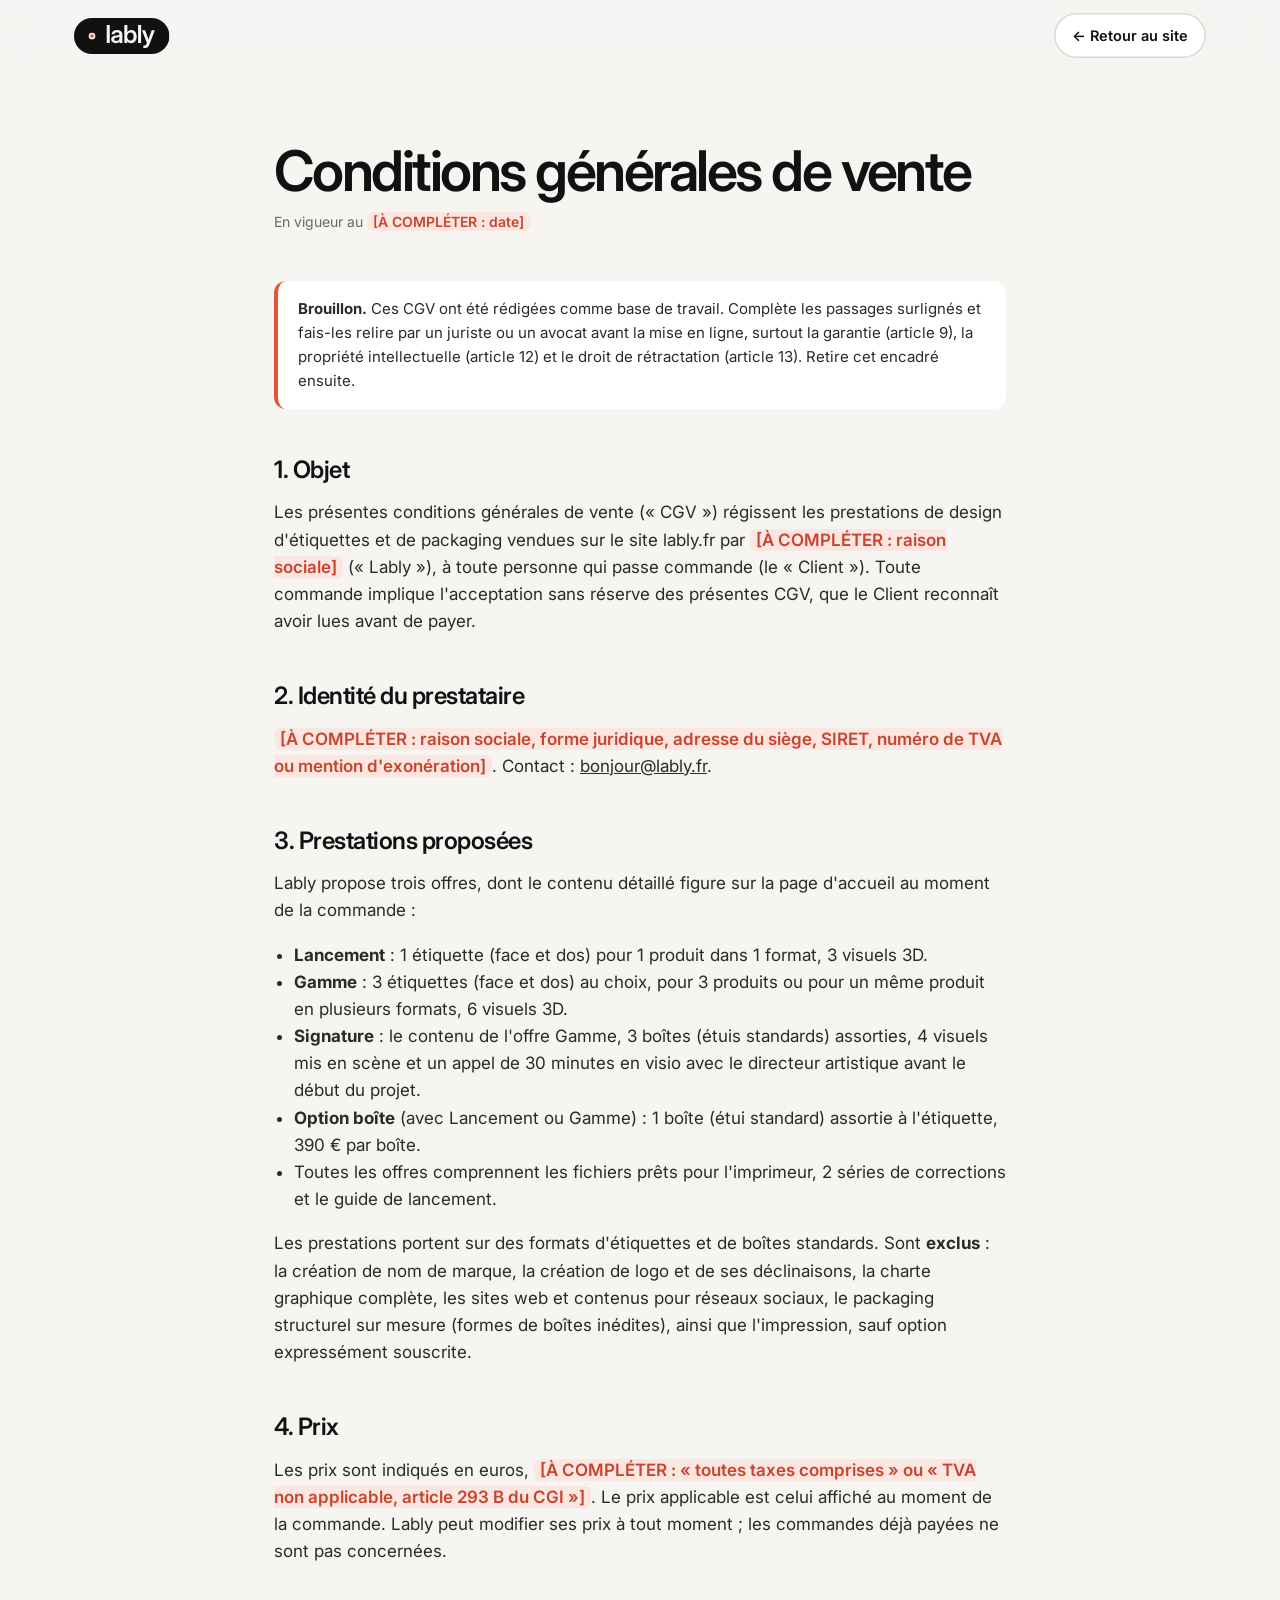
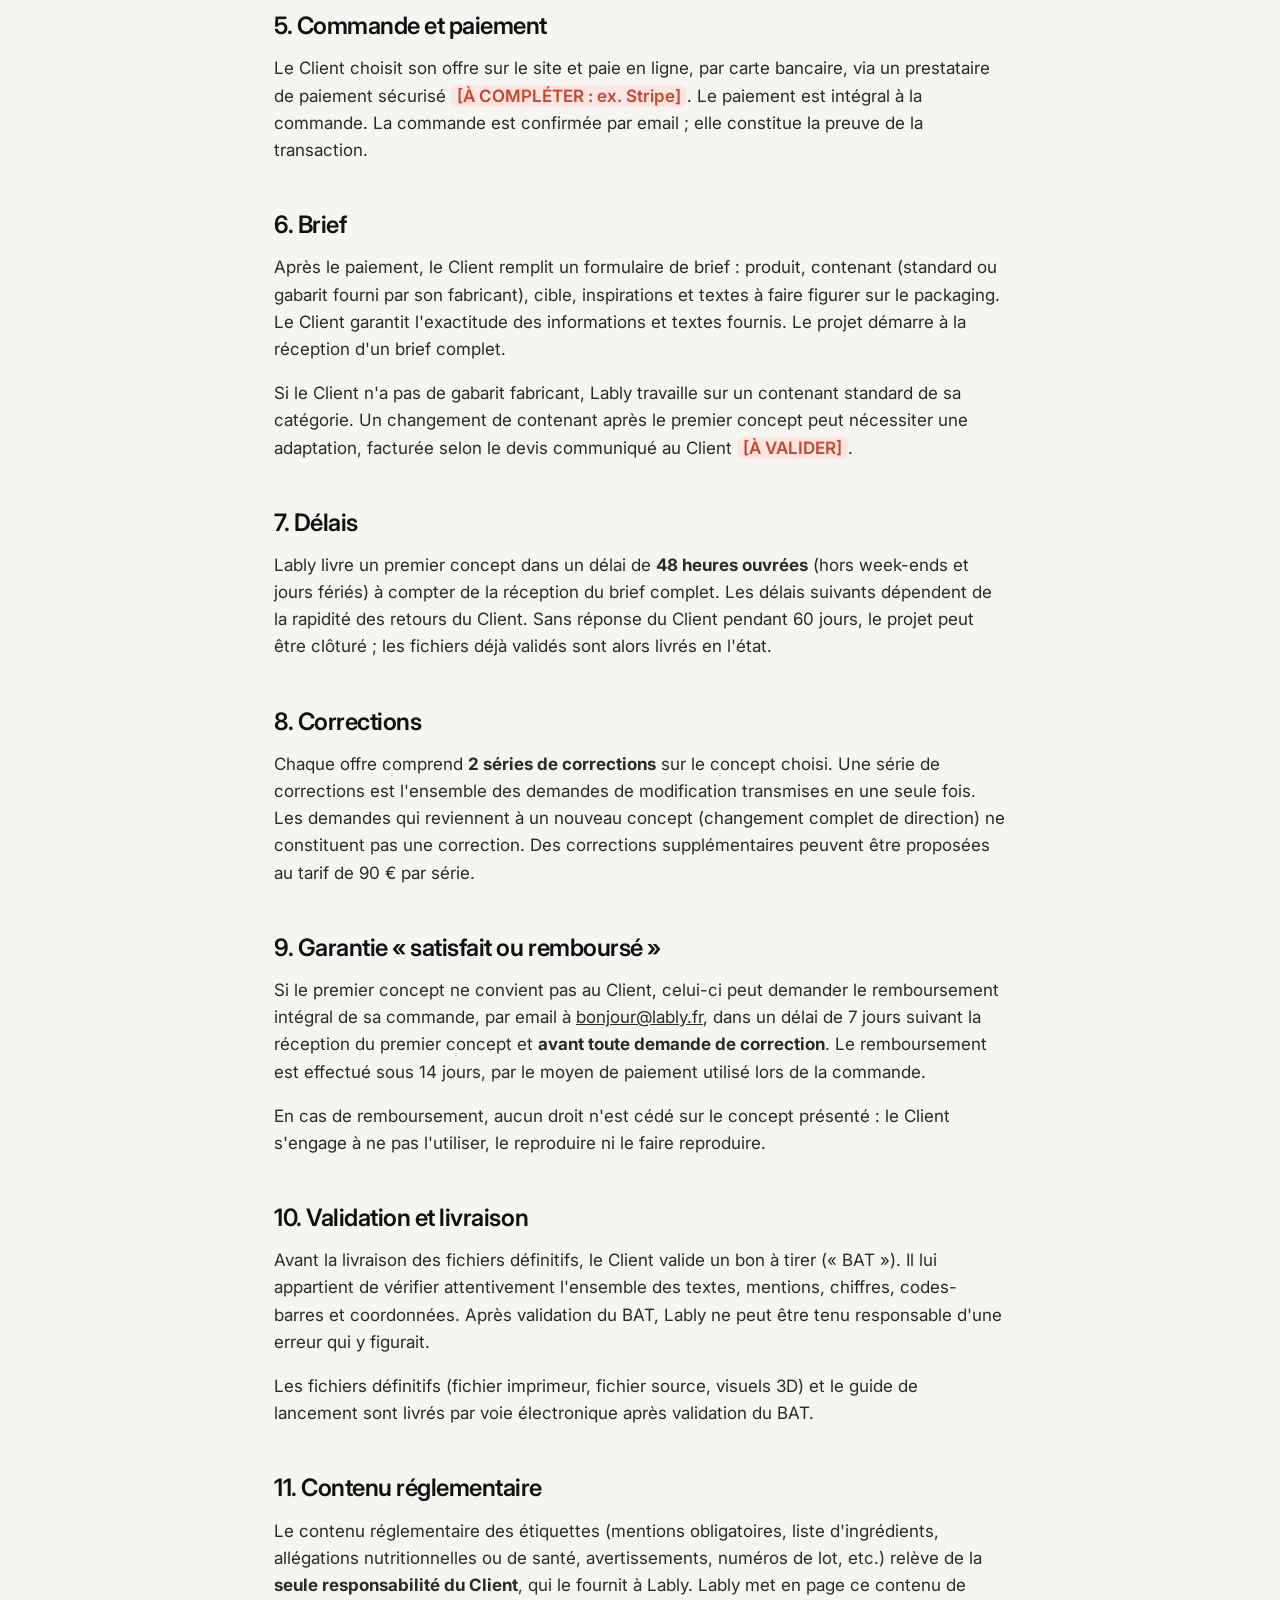
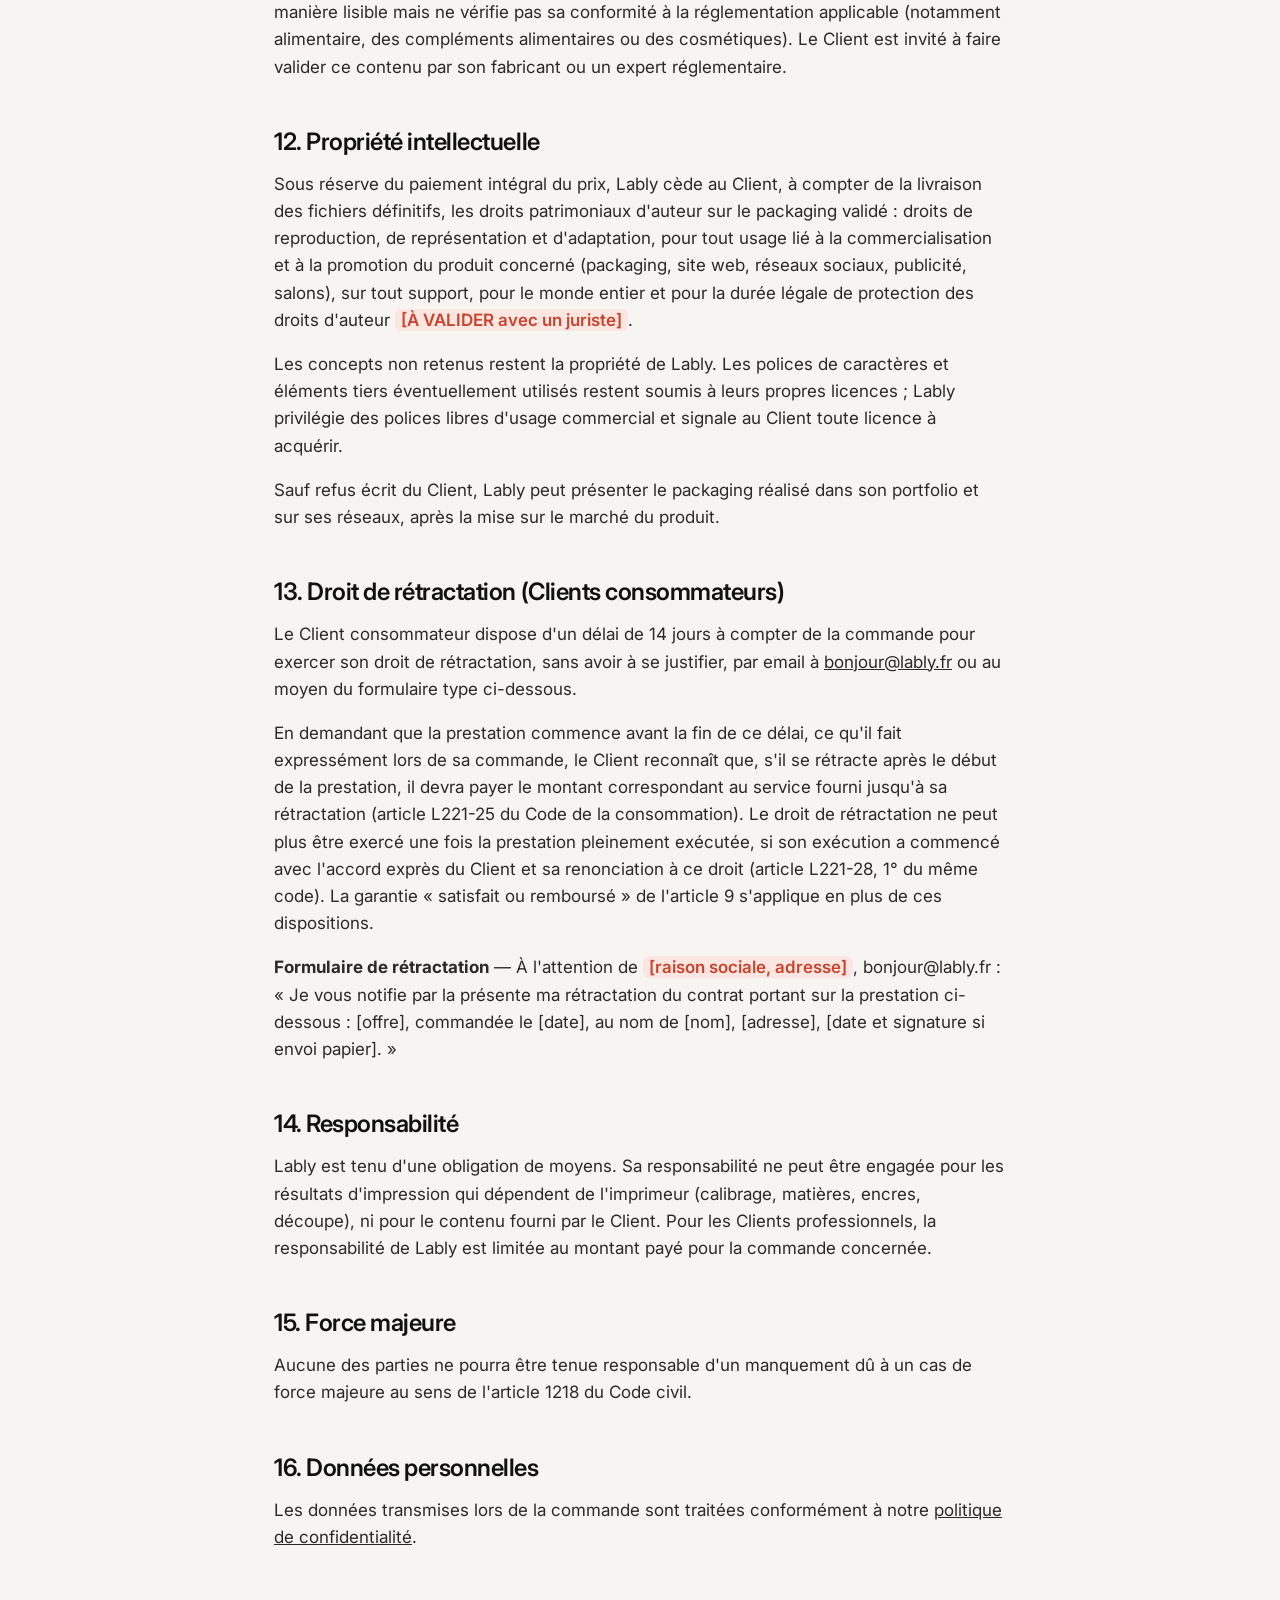
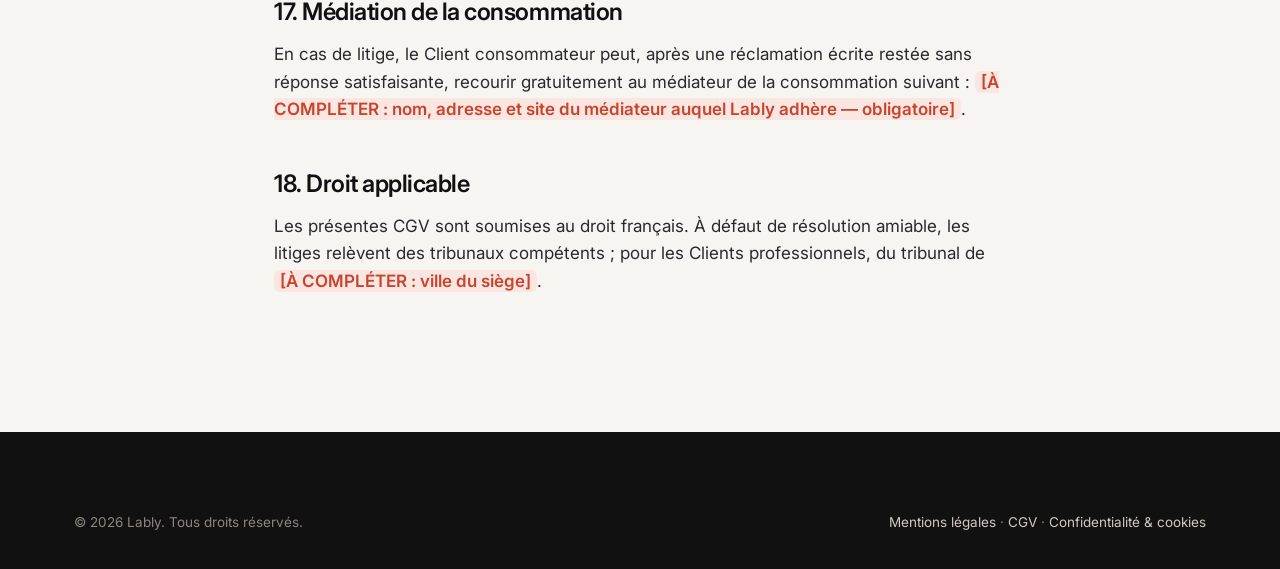
==== commit a191ed19: "Mobile : surtitres retirés, haut de page centré, sections resserrées - Plus aucun surtitre ni « Prix" ====
--- a/cgv.html
+++ b/cgv.html
@@ -9,7 +9,7 @@
   <link rel="preconnect" href="https://fonts.googleapis.com">
   <link rel="preconnect" href="https://fonts.gstatic.com" crossorigin>
   <link href="https://fonts.googleapis.com/css2?family=Inter:opsz,wght@14..32,400..700&display=swap" rel="stylesheet">
-  <link rel="stylesheet" href="assets/css/site.css?v=202611271830">
+  <link rel="stylesheet" href="assets/css/site.css?v=202611281100">
 </head>
 <body>
 
@@ -23,64 +23,64 @@
 <main class="legal">
   <div class="wrap">
     <h1>Conditions générales de vente</h1>
-    <p class="maj">En vigueur au <span class="a-completer">[À COMPLÉTER : date]</span></p>
+    <p class="maj">En vigueur au <span class="a-completer">[À COMPLÉTER&nbsp;: date]</span></p>
 
     <!-- À RETIRER avant la mise en ligne -->
     <div class="avertissement"><strong>Brouillon.</strong> Ces CGV ont été rédigées comme base de travail. Complète les passages surlignés et fais-les relire par un juriste ou un avocat avant la mise en ligne, surtout la garantie (article 9), la propriété intellectuelle (article 12) et le droit de rétractation (article 13). Retire cet encadré ensuite.</div>
 
     <h2>1. Objet</h2>
-    <p>Les présentes conditions générales de vente (« CGV ») régissent les prestations de design d'étiquettes et de packaging vendues sur le site lably.fr par <span class="a-completer">[À COMPLÉTER : raison sociale]</span> (« Lably »), à toute personne qui passe commande (le « Client »). Toute commande implique l'acceptation sans réserve des présentes CGV, que le Client reconnaît avoir lues avant de payer.</p>
+    <p>Les présentes conditions générales de vente («&nbsp;CGV&nbsp;») régissent les prestations de design d'étiquettes et de packaging vendues sur le site lably.fr par <span class="a-completer">[À COMPLÉTER&nbsp;: raison sociale]</span> («&nbsp;Lably&nbsp;»), à toute personne qui passe commande (le «&nbsp;Client&nbsp;»). Toute commande implique l'acceptation sans réserve des présentes CGV, que le Client reconnaît avoir lues avant de payer.</p>
 
     <h2>2. Identité du prestataire</h2>
-    <p><span class="a-completer">[À COMPLÉTER : raison sociale, forme juridique, adresse du siège, SIRET, numéro de TVA ou mention d'exonération]</span>. Contact : <a href="mailto:bonjour@lably.fr">bonjour@lably.fr</a>.</p>
+    <p><span class="a-completer">[À COMPLÉTER&nbsp;: raison sociale, forme juridique, adresse du siège, SIRET, numéro de TVA ou mention d'exonération]</span>. Contact&nbsp;: <a href="mailto:bonjour@lably.fr">bonjour@lably.fr</a>.</p>
 
     <h2>3. Prestations proposées</h2>
-    <p>Lably propose trois offres, dont le contenu détaillé figure sur la page d'accueil au moment de la commande :</p>
+    <p>Lably propose trois offres, dont le contenu détaillé figure sur la page d'accueil au moment de la commande&nbsp;:</p>
     <ul>
-      <li><strong>Lancement</strong> : 1 étiquette (face et dos) pour 1 produit dans 1 format, 3 visuels 3D.</li>
-      <li><strong>Gamme</strong> : 3 étiquettes (face et dos) au choix, pour 3 produits ou pour un même produit en plusieurs formats, 6 visuels 3D.</li>
-      <li><strong>Signature</strong> : le contenu de l'offre Gamme, 3 boîtes (étuis standards) assorties, 4 visuels mis en scène et un appel de 30 minutes en visio avec le directeur artistique avant le début du projet.</li>
-      <li><strong>Option boîte</strong> (avec Lancement ou Gamme) : 1 boîte (étui standard) assortie à l'étiquette, 390 € par boîte.</li>
+      <li><strong>Lancement</strong>&nbsp;: 1 étiquette (face et dos) pour 1 produit dans 1 format, 3 visuels 3D.</li>
+      <li><strong>Gamme</strong>&nbsp;: 3 étiquettes (face et dos) au choix, pour 3 produits ou pour un même produit en plusieurs formats, 6 visuels 3D.</li>
+      <li><strong>Signature</strong>&nbsp;: le contenu de l'offre Gamme, 3 boîtes (étuis standards) assorties, 4 visuels mis en scène et un appel de 30 minutes en visio avec le directeur artistique avant le début du projet.</li>
+      <li><strong>Option boîte</strong> (avec Lancement ou Gamme)&nbsp;: 1 boîte (étui standard) assortie à l'étiquette, 390 € par boîte.</li>
       <li>Toutes les offres comprennent les fichiers prêts pour l'imprimeur, 2 séries de corrections et le guide de lancement.</li>
     </ul>
-    <p>Les prestations portent sur des formats d'étiquettes et de boîtes standards. Sont <strong>exclus</strong> : la création de nom de marque, la création de logo et de ses déclinaisons, la charte graphique complète, les sites web et contenus pour réseaux sociaux, le packaging structurel sur mesure (formes de boîtes inédites), ainsi que l'impression, sauf option expressément souscrite.</p>
+    <p>Les prestations portent sur des formats d'étiquettes et de boîtes standards. Sont <strong>exclus</strong>&nbsp;: la création de nom de marque, la création de logo et de ses déclinaisons, la charte graphique complète, les sites web et contenus pour réseaux sociaux, le packaging structurel sur mesure (formes de boîtes inédites), ainsi que l'impression, sauf option expressément souscrite.</p>
 
     <h2>4. Prix</h2>
-    <p>Les prix sont indiqués en euros, <span class="a-completer">[À COMPLÉTER : « toutes taxes comprises » ou « TVA non applicable, article 293 B du CGI »]</span>. Le prix applicable est celui affiché au moment de la commande. Lably peut modifier ses prix à tout moment ; les commandes déjà payées ne sont pas concernées.</p>
+    <p>Les prix sont indiqués en euros, <span class="a-completer">[À COMPLÉTER&nbsp;: «&nbsp;toutes taxes comprises&nbsp;» ou «&nbsp;TVA non applicable, article 293 B du CGI&nbsp;»]</span>. Le prix applicable est celui affiché au moment de la commande. Lably peut modifier ses prix à tout moment&nbsp;; les commandes déjà payées ne sont pas concernées.</p>
 
     <h2>5. Commande et paiement</h2>
-    <p>Le Client choisit son offre sur le site et paie en ligne, par carte bancaire, via un prestataire de paiement sécurisé <span class="a-completer">[À COMPLÉTER : ex. Stripe]</span>. Le paiement est intégral à la commande. La commande est confirmée par email ; elle constitue la preuve de la transaction.</p>
+    <p>Le Client choisit son offre sur le site et paie en ligne, par carte bancaire, via un prestataire de paiement sécurisé <span class="a-completer">[À COMPLÉTER&nbsp;: ex. Stripe]</span>. Le paiement est intégral à la commande. La commande est confirmée par email&nbsp;; elle constitue la preuve de la transaction.</p>
 
     <h2>6. Brief</h2>
-    <p>Après le paiement, le Client remplit un formulaire de brief : produit, contenant (standard ou gabarit fourni par son fabricant), cible, inspirations et textes à faire figurer sur le packaging. Le Client garantit l'exactitude des informations et textes fournis. Le projet démarre à la réception d'un brief complet.</p>
+    <p>Après le paiement, le Client remplit un formulaire de brief&nbsp;: produit, contenant (standard ou gabarit fourni par son fabricant), cible, inspirations et textes à faire figurer sur le packaging. Le Client garantit l'exactitude des informations et textes fournis. Le projet démarre à la réception d'un brief complet.</p>
     <p>Si le Client n'a pas de gabarit fabricant, Lably travaille sur un contenant standard de sa catégorie. Un changement de contenant après le premier concept peut nécessiter une adaptation, facturée selon le devis communiqué au Client <span class="a-completer">[À VALIDER]</span>.</p>
 
     <h2>7. Délais</h2>
-    <p>Lably livre un premier concept dans un délai de <strong>48 heures</strong> <span class="a-completer">[À VALIDER : « 48 heures ouvrées » pour exclure week-ends et jours fériés ?]</span> à compter de la réception du brief complet. Les délais suivants dépendent de la rapidité des retours du Client. Sans réponse du Client pendant <span class="a-completer">[À COMPLÉTER : ex. 60 jours]</span>, le projet peut être clôturé ; les fichiers déjà validés sont alors livrés en l'état.</p>
+    <p>Lably livre un premier concept dans un délai de <strong>48 heures ouvrées</strong> (hors week-ends et jours fériés) à compter de la réception du brief complet. Les délais suivants dépendent de la rapidité des retours du Client. Sans réponse du Client pendant 60 jours, le projet peut être clôturé&nbsp;; les fichiers déjà validés sont alors livrés en l'état.</p>
 
     <h2>8. Corrections</h2>
-    <p>Chaque offre comprend <strong>2 séries de corrections</strong> sur le concept choisi. Une série de corrections est l'ensemble des demandes de modification transmises en une seule fois. Les demandes qui reviennent à un nouveau concept (changement complet de direction) ne constituent pas une correction. Des corrections supplémentaires peuvent être proposées au tarif de <span class="a-completer">[À COMPLÉTER]</span>.</p>
+    <p>Chaque offre comprend <strong>2 séries de corrections</strong> sur le concept choisi. Une série de corrections est l'ensemble des demandes de modification transmises en une seule fois. Les demandes qui reviennent à un nouveau concept (changement complet de direction) ne constituent pas une correction. Des corrections supplémentaires peuvent être proposées au tarif de 90 € par série.</p>
 
-    <h2>9. Garantie « satisfait ou remboursé »</h2>
-    <p>Si le premier concept ne convient pas au Client, celui-ci peut demander le remboursement intégral de sa commande, par email à <a href="mailto:bonjour@lably.fr">bonjour@lably.fr</a>, dans un délai de <span class="a-completer">[À VALIDER : 7 jours]</span> suivant la réception du premier concept et <strong>avant toute demande de correction</strong>. Le remboursement est effectué sous 14 jours, par le moyen de paiement utilisé lors de la commande.</p>
-    <p>En cas de remboursement, aucun droit n'est cédé sur le concept présenté : le Client s'engage à ne pas l'utiliser, le reproduire ni le faire reproduire.</p>
+    <h2>9. Garantie «&nbsp;satisfait ou remboursé&nbsp;»</h2>
+    <p>Si le premier concept ne convient pas au Client, celui-ci peut demander le remboursement intégral de sa commande, par email à <a href="mailto:bonjour@lably.fr">bonjour@lably.fr</a>, dans un délai de 7 jours suivant la réception du premier concept et <strong>avant toute demande de correction</strong>. Le remboursement est effectué sous 14 jours, par le moyen de paiement utilisé lors de la commande.</p>
+    <p>En cas de remboursement, aucun droit n'est cédé sur le concept présenté&nbsp;: le Client s'engage à ne pas l'utiliser, le reproduire ni le faire reproduire.</p>
 
     <h2>10. Validation et livraison</h2>
-    <p>Avant la livraison des fichiers définitifs, le Client valide un bon à tirer (« BAT »). Il lui appartient de vérifier attentivement l'ensemble des textes, mentions, chiffres, codes-barres et coordonnées. Après validation du BAT, Lably ne peut être tenu responsable d'une erreur qui y figurait.</p>
+    <p>Avant la livraison des fichiers définitifs, le Client valide un bon à tirer («&nbsp;BAT&nbsp;»). Il lui appartient de vérifier attentivement l'ensemble des textes, mentions, chiffres, codes-barres et coordonnées. Après validation du BAT, Lably ne peut être tenu responsable d'une erreur qui y figurait.</p>
     <p>Les fichiers définitifs (fichier imprimeur, fichier source, visuels 3D) et le guide de lancement sont livrés par voie électronique après validation du BAT.</p>
 
     <h2>11. Contenu réglementaire</h2>
     <p>Le contenu réglementaire des étiquettes (mentions obligatoires, liste d'ingrédients, allégations nutritionnelles ou de santé, avertissements, numéros de lot, etc.) relève de la <strong>seule responsabilité du Client</strong>, qui le fournit à Lably. Lably met en page ce contenu de manière lisible mais ne vérifie pas sa conformité à la réglementation applicable (notamment alimentaire, des compléments alimentaires ou des cosmétiques). Le Client est invité à faire valider ce contenu par son fabricant ou un expert réglementaire.</p>
 
     <h2>12. Propriété intellectuelle</h2>
-    <p>Sous réserve du paiement intégral du prix, Lably cède au Client, à compter de la livraison des fichiers définitifs, les droits patrimoniaux d'auteur sur le packaging validé : droits de reproduction, de représentation et d'adaptation, pour tout usage lié à la commercialisation et à la promotion du produit concerné (packaging, site web, réseaux sociaux, publicité, salons), sur tout support, pour le monde entier et pour la durée légale de protection des droits d'auteur <span class="a-completer">[À VALIDER avec un juriste]</span>.</p>
-    <p>Les concepts non retenus restent la propriété de Lably. Les polices de caractères et éléments tiers éventuellement utilisés restent soumis à leurs propres licences ; Lably privilégie des polices libres d'usage commercial et signale au Client toute licence à acquérir.</p>
+    <p>Sous réserve du paiement intégral du prix, Lably cède au Client, à compter de la livraison des fichiers définitifs, les droits patrimoniaux d'auteur sur le packaging validé&nbsp;: droits de reproduction, de représentation et d'adaptation, pour tout usage lié à la commercialisation et à la promotion du produit concerné (packaging, site web, réseaux sociaux, publicité, salons), sur tout support, pour le monde entier et pour la durée légale de protection des droits d'auteur <span class="a-completer">[À VALIDER avec un juriste]</span>.</p>
+    <p>Les concepts non retenus restent la propriété de Lably. Les polices de caractères et éléments tiers éventuellement utilisés restent soumis à leurs propres licences&nbsp;; Lably privilégie des polices libres d'usage commercial et signale au Client toute licence à acquérir.</p>
     <p>Sauf refus écrit du Client, Lably peut présenter le packaging réalisé dans son portfolio et sur ses réseaux, après la mise sur le marché du produit.</p>
 
     <h2>13. Droit de rétractation (Clients consommateurs)</h2>
     <p>Le Client consommateur dispose d'un délai de 14 jours à compter de la commande pour exercer son droit de rétractation, sans avoir à se justifier, par email à <a href="mailto:bonjour@lably.fr">bonjour@lably.fr</a> ou au moyen du formulaire type ci-dessous.</p>
-    <p>En demandant que la prestation commence avant la fin de ce délai, ce qu'il fait expressément lors de sa commande, le Client reconnaît que, s'il se rétracte après le début de la prestation, il devra payer le montant correspondant au service fourni jusqu'à sa rétractation (article L221-25 du Code de la consommation). Le droit de rétractation ne peut plus être exercé une fois la prestation pleinement exécutée, si son exécution a commencé avec l'accord exprès du Client et sa renonciation à ce droit (article L221-28, 1° du même code). La garantie « satisfait ou remboursé » de l'article 9 s'applique en plus de ces dispositions.</p>
-    <p><strong>Formulaire de rétractation</strong> — À l'attention de <span class="a-completer">[raison sociale, adresse]</span>, bonjour@lably.fr : « Je vous notifie par la présente ma rétractation du contrat portant sur la prestation ci-dessous : [offre], commandée le [date], au nom de [nom], [adresse], [date et signature si envoi papier]. »</p>
+    <p>En demandant que la prestation commence avant la fin de ce délai, ce qu'il fait expressément lors de sa commande, le Client reconnaît que, s'il se rétracte après le début de la prestation, il devra payer le montant correspondant au service fourni jusqu'à sa rétractation (article L221-25 du Code de la consommation). Le droit de rétractation ne peut plus être exercé une fois la prestation pleinement exécutée, si son exécution a commencé avec l'accord exprès du Client et sa renonciation à ce droit (article L221-28, 1° du même code). La garantie «&nbsp;satisfait ou remboursé&nbsp;» de l'article 9 s'applique en plus de ces dispositions.</p>
+    <p><strong>Formulaire de rétractation</strong> — À l'attention de <span class="a-completer">[raison sociale, adresse]</span>, bonjour@lably.fr&nbsp;: «&nbsp;Je vous notifie par la présente ma rétractation du contrat portant sur la prestation ci-dessous&nbsp;: [offre], commandée le [date], au nom de [nom], [adresse], [date et signature si envoi papier].&nbsp;»</p>
 
     <h2>14. Responsabilité</h2>
     <p>Lably est tenu d'une obligation de moyens. Sa responsabilité ne peut être engagée pour les résultats d'impression qui dépendent de l'imprimeur (calibrage, matières, encres, découpe), ni pour le contenu fourni par le Client. Pour les Clients professionnels, la responsabilité de Lably est limitée au montant payé pour la commande concernée.</p>
@@ -92,10 +92,10 @@
     <p>Les données transmises lors de la commande sont traitées conformément à notre <a href="confidentialite.html">politique de confidentialité</a>.</p>
 
     <h2>17. Médiation de la consommation</h2>
-    <p>En cas de litige, le Client consommateur peut, après une réclamation écrite restée sans réponse satisfaisante, recourir gratuitement au médiateur de la consommation suivant : <span class="a-completer">[À COMPLÉTER : nom, adresse et site du médiateur auquel Lably adhère — obligatoire]</span>.</p>
+    <p>En cas de litige, le Client consommateur peut, après une réclamation écrite restée sans réponse satisfaisante, recourir gratuitement au médiateur de la consommation suivant&nbsp;: <span class="a-completer">[À COMPLÉTER&nbsp;: nom, adresse et site du médiateur auquel Lably adhère — obligatoire]</span>.</p>
 
     <h2>18. Droit applicable</h2>
-    <p>Les présentes CGV sont soumises au droit français. À défaut de résolution amiable, les litiges relèvent des tribunaux compétents ; pour les Clients professionnels, du tribunal de <span class="a-completer">[À COMPLÉTER : ville du siège]</span>.</p>
+    <p>Les présentes CGV sont soumises au droit français. À défaut de résolution amiable, les litiges relèvent des tribunaux compétents&nbsp;; pour les Clients professionnels, du tribunal de <span class="a-completer">[À COMPLÉTER&nbsp;: ville du siège]</span>.</p>
   </div>
 </main>
 
@@ -107,6 +107,6 @@
     </div>
   </div>
 </footer>
-<script src="assets/js/site.js?v=202611271234"></script>
+<script src="assets/js/site.js?v=202611272230"></script>
 </body>
 </html>
--- a/assets/css/site.css
+++ b/assets/css/site.css
@@ -65,16 +65,6 @@
 h1, h2 { text-wrap: balance; }
 h1 .accent, h2 .accent, h1 .ligne, h2 .ligne { display: block; }
 h1 .accent.en-ligne, h2 .accent.en-ligne { display: inline; }
-.sur-titre {
-  display: inline-flex; align-items: center; gap: 10px;
-  font-size: 13px; font-weight: 600; letter-spacing: .12em; text-transform: uppercase;
-  color: var(--gris);
-  margin-bottom: 18px;
-}
-.sur-titre::before {
-  content: ""; width: 8px; height: 8px; border-radius: 50%;
-  background: var(--corail);
-}
 .chapo { font-size: clamp(17px, 1.6vw, 20px); color: var(--encre-2); max-width: 38em; margin: 20px 0 0; }
 .centre { text-align: center; }
 .centre .chapo { margin-left: auto; margin-right: auto; }
@@ -132,7 +122,6 @@
 .section-pierre { background: var(--pierre); }
 .section-encre { background: var(--encre); color: var(--fond); }
 .section-encre .chapo { color: #CFCBC4; }
-.section-encre .sur-titre { color: #A9A49B; }
 .entete-section { margin-bottom: 48px; }
 
 /* Cartes */
@@ -233,7 +222,10 @@
   .entete .logo img, .entete .logo-svg { height: 32px; }
   .entete-actions .btn-s { padding: 10px 14px; }
   .carte { padding: 24px; }
-  .pied-haut { grid-template-columns: 1fr; }
+  /* Pied de page : Offres et Le studio côte à côte */
+  .pied { padding-top: 56px; }
+  .pied-haut { grid-template-columns: 1fr 1fr; gap: 36px 20px; padding-bottom: 40px; }
+  .pied-haut > div:last-child { grid-column: 1 / -1; }
 }
 
 /* =========================================================
